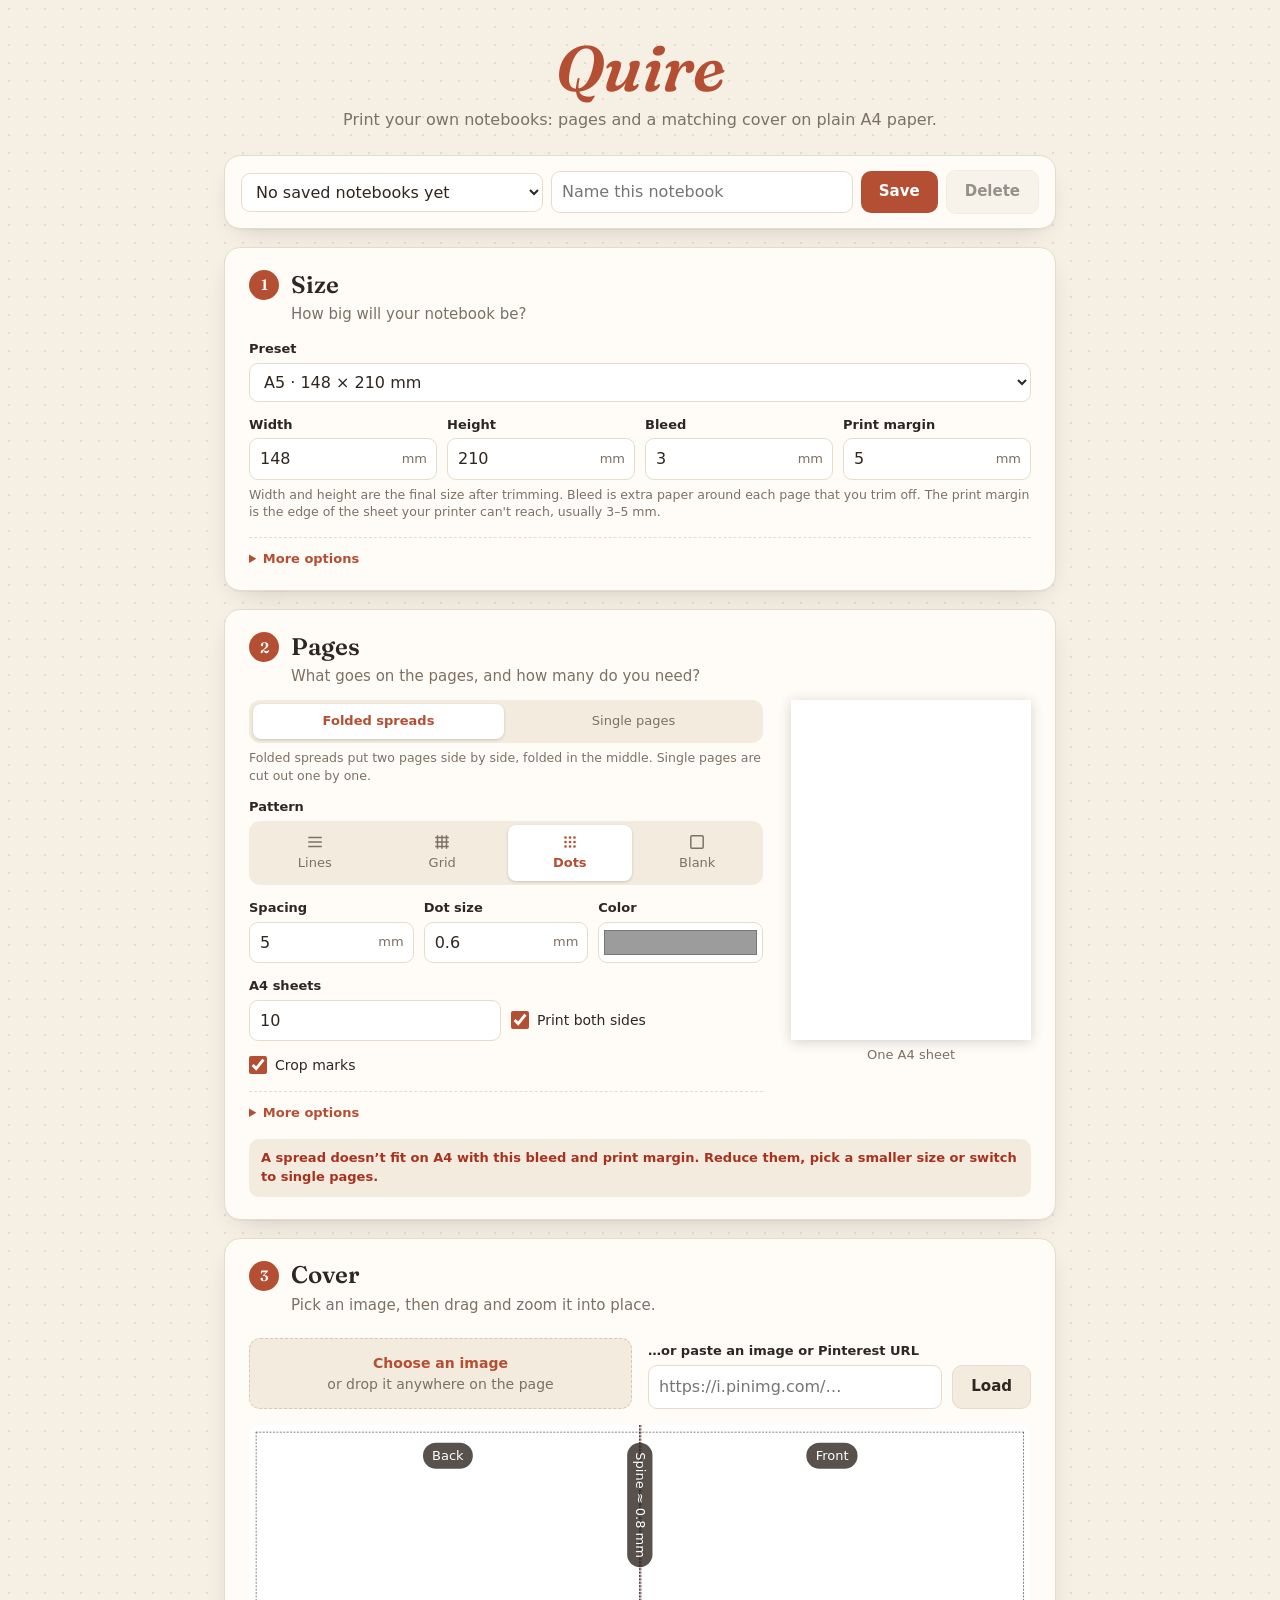
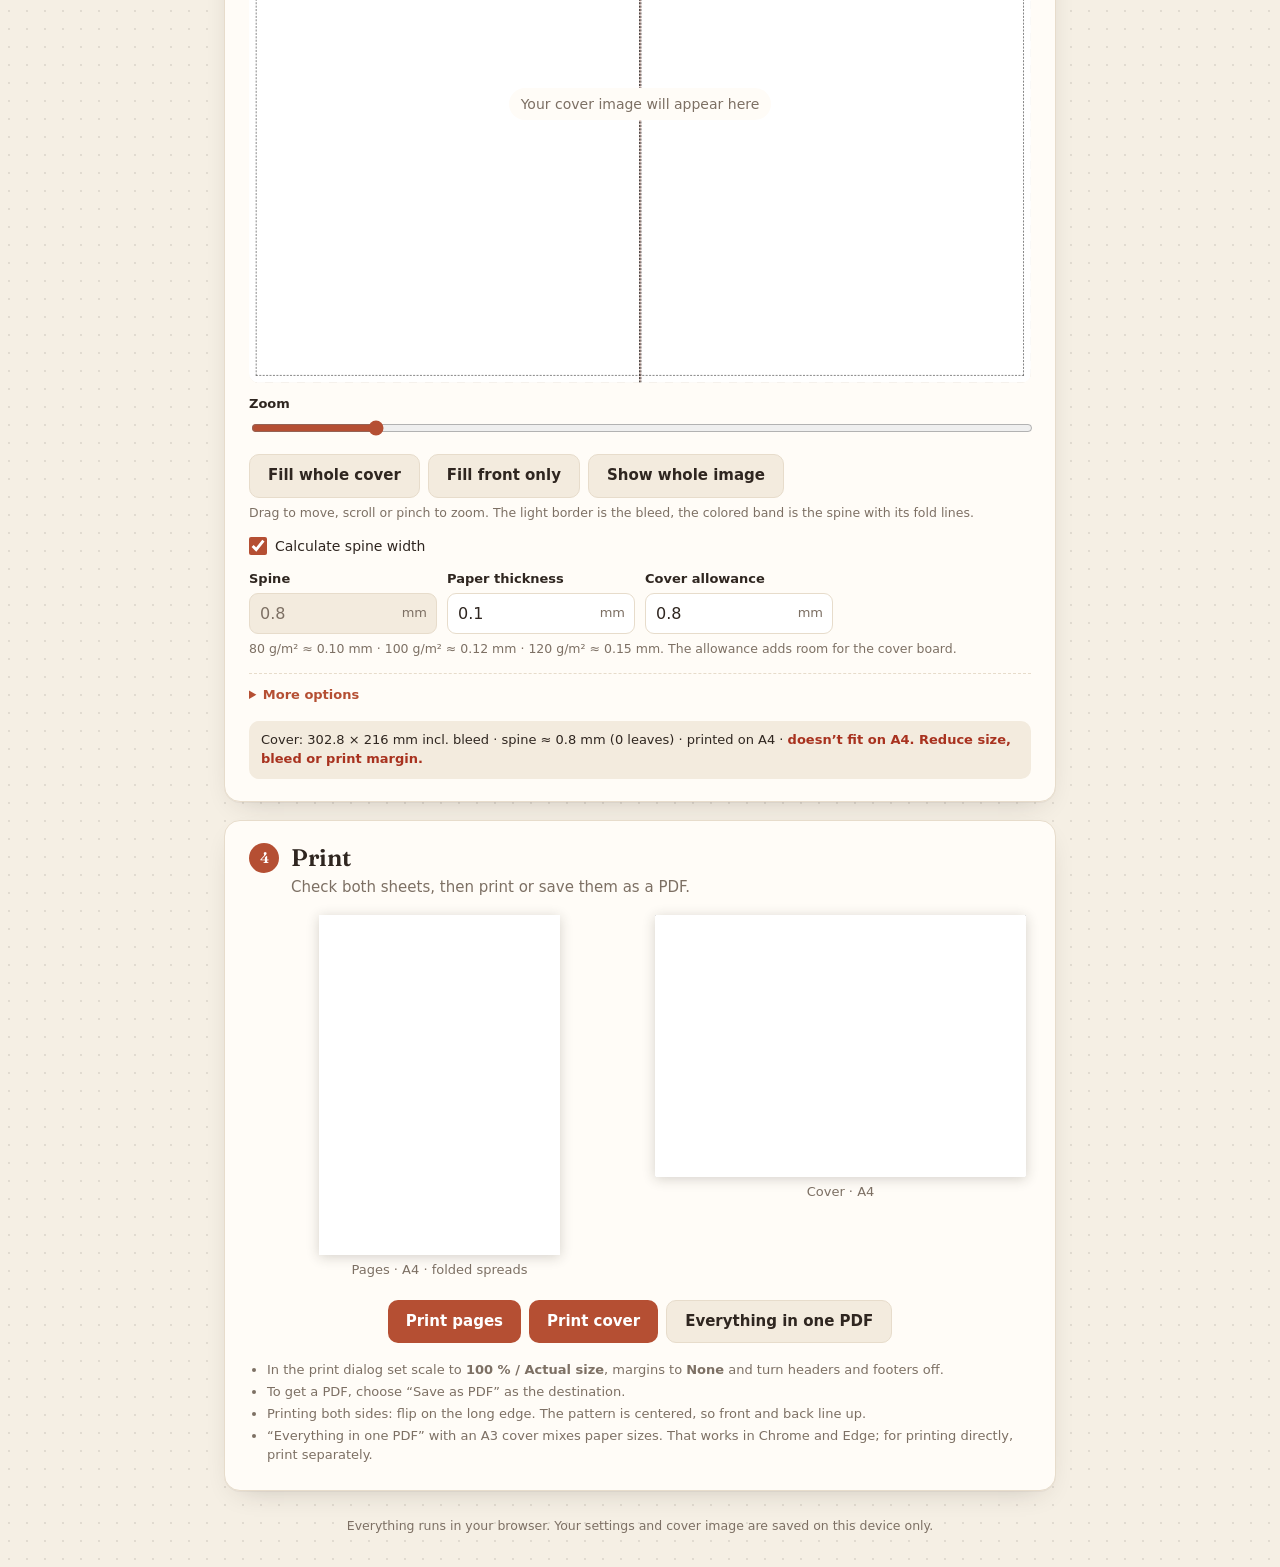
==== index.html @ f35064d5 "Added saved templates" ====
<!DOCTYPE html>
<html lang="en">
<head>
<meta charset="utf-8">
<meta name="viewport" content="width=device-width,initial-scale=1">
<title>Quire – print your own notebooks</title>
<meta name="description" content="Print notebook pages and a matching cover on plain A4 paper.">
<link rel="icon" href="logo.svg" type="image/svg+xml">
<link rel="stylesheet" href="style.css">
<style id="pagestyle"></style>
</head>
<body>
<header class="top">
  <h1>Quire</h1>
  <p>Print your own notebooks: pages and a matching cover on plain A4 paper.</p>
</header>

<main class="steps">
  <section class="panel bar">
    <select id="cfg" aria-label="Saved notebooks"></select>
    <input type="text" id="cfgName" placeholder="Name this notebook" aria-label="Notebook name">
    <button class="btn" id="cfgSave">Save</button>
    <button class="btn sec" id="cfgDel">Delete</button>
    <div class="msg" id="cfgMsg"></div>
  </section>

  <section class="panel">
    <h2><span class="num">1</span>Size</h2>
    <p class="sub">How big will your notebook be?</p>
    <div class="field">
      <label for="preset">Preset</label>
      <select id="preset">
        <option value="148x210">A5 · 148 × 210 mm</option>
        <option value="105x148">A6 · 105 × 148 mm</option>
        <option value="125x176">B6 · 125 × 176 mm</option>
        <option value="90x140">Pocket · 90 × 140 mm</option>
        <option value="85x135">Field notes · 85 × 135 mm</option>
        <option value="110x210">Traveler's · 110 × 210 mm</option>
        <option value="custom">Custom size</option>
      </select>
    </div>
    <div class="row4">
      <div class="field"><label for="w">Width</label><div class="inp"><input type="number" id="w" step="1" min="20"><span>mm</span></div></div>
      <div class="field"><label for="h">Height</label><div class="inp"><input type="number" id="h" step="1" min="20"><span>mm</span></div></div>
      <div class="field"><label for="bleed">Bleed</label><div class="inp"><input type="number" id="bleed" step="0.5" min="0"><span>mm</span></div></div>
      <div class="field"><label for="margin">Print margin</label><div class="inp"><input type="number" id="margin" step="0.5" min="0"><span>mm</span></div></div>
    </div>
    <p class="hint">Width and height are the final size after trimming. Bleed is extra paper around each page that you trim off. The print margin is the edge of the sheet your printer can't reach, usually 3–5 mm.</p>
    <details class="more">
      <summary>More options</summary>
      <div class="field narrow"><label for="gap">Gap between pages</label><div class="inp"><input type="number" id="gap" step="0.5" min="0"><span>mm</span></div></div>
      <p class="hint">Space between pages on the sheet. With bleed, 0 is fine.</p>
    </details>
  </section>

  <section class="panel">
    <h2><span class="num">2</span>Pages</h2>
    <p class="sub">What goes on the pages, and how many do you need?</p>
    <div class="split">
      <div>
        <div class="seg two" id="mode">
          <button data-v="fold">Folded spreads</button><button data-v="single">Single pages</button>
        </div>
        <p class="hint">Folded spreads put two pages side by side, folded in the middle. Single pages are cut out one by one.</p>
        <label class="lbl">Pattern</label>
        <div class="seg" id="pattern">
          <button data-v="lines"><svg viewBox="0 0 16 16"><path d="M2 4h12M2 8h12M2 12h12"/></svg>Lines</button>
          <button data-v="grid"><svg viewBox="0 0 16 16"><path d="M2 4h12M2 8h12M2 12h12M4 2v12M8 2v12M12 2v12"/></svg>Grid</button>
          <button data-v="dots"><svg viewBox="0 0 16 16"><path d="M4 4h.01M8 4h.01M12 4h.01M4 8h.01M8 8h.01M12 8h.01M4 12h.01M8 12h.01M12 12h.01" stroke-width="2.4" stroke-linecap="round"/></svg>Dots</button>
          <button data-v="blank"><svg viewBox="0 0 16 16"><rect x="2.5" y="2.5" width="11" height="11" rx="1"/></svg>Blank</button>
        </div>
        <div class="row3">
          <div class="field" id="f-spacing"><label for="spacing">Spacing</label><div class="inp"><input type="number" id="spacing" step="0.5" min="2"><span>mm</span></div></div>
          <div class="field" id="f-lw"><label for="lw">Line width</label><div class="inp"><input type="number" id="lw" step="0.05" min="0.05"><span>mm</span></div></div>
          <div class="field" id="f-dot"><label for="dot">Dot size</label><div class="inp"><input type="number" id="dot" step="0.1" min="0.2"><span>mm</span></div></div>
          <div class="field"><label for="color">Color</label><input type="color" id="color"></div>
        </div>
        <div class="row">
          <div class="field"><label for="sheets">A4 sheets</label><input type="number" id="sheets" step="1" min="1"></div>
          <label class="chk end"><input type="checkbox" id="duplex"> Print both sides</label>
        </div>
        <label class="chk"><input type="checkbox" id="marks"> Crop marks</label>
        <details class="more">
          <summary>More options</summary>
          <div class="field narrow"><label for="rand">Inner margin</label><div class="inp"><input type="number" id="rand" step="1" min="0"><span>mm</span></div></div>
          <p class="hint">A blank border inside each page. With 0 the pattern runs into the bleed.</p>
        </details>
      </div>
      <div class="pv"><div class="pvbox" id="pvPage"></div><span>One A4 sheet</span></div>
    </div>
    <div class="summary" id="innerInfo"></div>
  </section>

  <section class="panel">
    <h2><span class="num">3</span>Cover</h2>
    <p class="sub">Pick an image, then drag and zoom it into place.</p>
    <div class="row src">
      <label class="drop"><input type="file" id="file" accept="image/*"><b>Choose an image</b><br>or drop it anywhere on the page</label>
      <div class="field">
        <label for="url">…or paste an image or Pinterest URL</label>
        <div class="row url"><input type="text" id="url" placeholder="https://i.pinimg.com/…"><button class="btn sec" id="loadUrl">Load</button></div>
        <div class="msg" id="msg"></div>
      </div>
    </div>
    <div class="stage empty" id="stage"></div>
    <div class="tools">
      <label class="lbl" for="zoom">Zoom</label>
      <input type="range" id="zoom" min="10" max="600" step="1">
    </div>
    <div class="btns">
      <button class="btn sec" id="fitAll">Fill whole cover</button>
      <button class="btn sec" id="fitFront">Fill front only</button>
      <button class="btn sec" id="fitContain">Show whole image</button>
    </div>
    <p class="hint">Drag to move, scroll or pinch to zoom. The light border is the bleed, the colored band is the spine with its fold lines.</p>
    <label class="chk"><input type="checkbox" id="spineAuto"> Calculate spine width</label>
    <div class="row4">
      <div class="field"><label for="spine">Spine</label><div class="inp"><input type="number" id="spine" step="0.5" min="0"><span>mm</span></div></div>
      <div class="field" id="f-paperTh"><label for="paperTh">Paper thickness</label><div class="inp"><input type="number" id="paperTh" step="0.01" min="0"><span>mm</span></div></div>
      <div class="field" id="f-coverTh"><label for="coverTh">Cover allowance</label><div class="inp"><input type="number" id="coverTh" step="0.1" min="0"><span>mm</span></div></div>
    </div>
    <p class="hint" id="spineHint">80 g/m² ≈ 0.10 mm · 100 g/m² ≈ 0.12 mm · 120 g/m² ≈ 0.15 mm. The allowance adds room for the cover board.</p>
    <details class="more">
      <summary>More options</summary>
      <div class="row4">
        <div class="field"><label for="coverBg">Background</label><input type="color" id="coverBg"></div>
        <div class="field"><label for="coverPaper">Cover paper</label><select id="coverPaper"><option value="A4">A4</option><option value="A3">A3</option></select></div>
      </div>
      <p class="hint">The background shows wherever the image doesn't cover.</p>
    </details>
    <div class="summary" id="coverInfo"></div>
  </section>

  <section class="panel">
    <h2><span class="num">4</span>Print</h2>
    <p class="sub">Check both sheets, then print or save them as a PDF.</p>
    <div class="previews">
      <div class="pv"><div class="pvbox" id="pvInner"></div><span id="pvInnerLab"></span></div>
      <div class="pv"><div class="pvbox" id="pvCover"></div><span id="pvCoverLab"></span></div>
    </div>
    <div class="btns center">
      <button class="btn" id="printInner">Print pages</button>
      <button class="btn" id="printCover">Print cover</button>
      <button class="btn sec" id="printAll">Everything in one PDF</button>
    </div>
    <ul class="tips">
      <li>In the print dialog set scale to <b>100 % / Actual size</b>, margins to <b>None</b> and turn headers and footers off.</li>
      <li>To get a PDF, choose “Save as PDF” as the destination.</li>
      <li>Printing both sides: flip on the long edge. The pattern is centered, so front and back line up.</li>
      <li>“Everything in one PDF” with an A3 cover mixes paper sizes. That works in Chrome and Edge; for printing directly, print separately.</li>
    </ul>
  </section>
</main>

<footer class="foot">Everything runs in your browser. Your settings and cover image are saved on this device only.</footer>

<div id="print"></div>
<script src="app.js"></script>
</body>
</html>
---- style.css ----
@font-face { font-family: Fraunces; font-weight: 600; font-display: swap; src: url(fonts/fraunces-600.woff2) format("woff2") }
@font-face { font-family: Fraunces; font-weight: 600; font-style: italic; font-display: swap; src: url(fonts/fraunces-600-italic.woff2) format("woff2") }
:root {
  --bg: #f5efe4;
  --panel: #fffcf7;
  --ink: #2f2620;
  --mute: #7d7064;
  --line: #e7dccb;
  --soft: #f3ebde;
  --acc: #b54f33;
  --acc-soft: #f6dfd5;
  --warn: #a8321f;
  --serif: Fraunces, Georgia, serif;
}
* { box-sizing: border-box; min-width: 0 }
[hidden] { display: none !important }
body {
  margin: 0; color: var(--ink);
  background: var(--bg) radial-gradient(rgba(47, 38, 32, .1) 1px, transparent 1.3px) 0 0 / 18px 18px;
  font: 15px/1.45 system-ui, -apple-system, "Segoe UI", Roboto, sans-serif;
}

.top, .steps, .foot { max-width: 880px; margin: 0 auto; padding-left: 24px; padding-right: 24px }
.top { padding-top: 36px; padding-bottom: 12px; text-align: center }
h1 { font: italic 600 64px/1 var(--serif); color: var(--acc); margin: 0; letter-spacing: -.01em }
.top p { margin: 8px 0 0; color: var(--mute); font-size: 16px }
.steps { padding-top: 12px; padding-bottom: 8px }
.foot { padding-bottom: 32px; color: var(--mute); font-size: 12.5px; text-align: center }
@media (max-width: 640px) { .top, .steps, .foot { padding-left: 16px; padding-right: 16px } h1 { font-size: 52px } }

.panel {
  background: var(--panel); border: 1px solid var(--line); border-radius: 16px; padding: 22px 24px; margin-bottom: 18px;
  box-shadow: 0 1px 0 rgba(47, 38, 32, .04), 0 10px 28px -16px rgba(47, 38, 32, .3);
}
@media (max-width: 640px) { .panel { padding: 18px 16px } }
.bar { display: grid; grid-template-columns: 1fr 1fr auto auto; gap: 8px; align-items: center; padding: 14px 16px }
.bar .msg { grid-column: 1 / -1; margin: 0; color: var(--mute) }
.bar .msg.warn { color: var(--warn) }
.btn:disabled { opacity: .5; cursor: default; filter: none }
@media (max-width: 640px) { .bar { grid-template-columns: 1fr auto auto } .bar select { grid-column: 1 / -1 } }
.panel h2 { font: 600 24px/1.2 var(--serif); margin: 0; display: flex; align-items: center; gap: 12px }
.num { display: inline-grid; place-items: center; width: 30px; height: 30px; border-radius: 50%; background: var(--acc); color: #fff; font: 600 15px var(--serif) }
.sub { margin: 4px 0 6px 42px; color: var(--mute) }

.field label, .lbl { display: block; font-size: 13px; font-weight: 600; margin: 14px 0 4px }
.hint { font-size: 12.5px; color: var(--mute); margin: 6px 0 0; line-height: 1.4 }
.inp { position: relative }
.inp input { padding-right: 40px }
.inp span { position: absolute; right: 10px; top: 50%; transform: translateY(-50%); color: var(--mute); font-size: 13px; pointer-events: none }
input[type=number], input[type=text], select {
  width: 100%; font: inherit; font-size: 16px; padding: 8px 10px; border: 1px solid var(--line); border-radius: 9px; background: #fff; color: var(--ink);
}
input:focus, select:focus { outline: 3px solid var(--acc-soft); border-color: var(--acc) }
input:disabled { background: var(--soft); color: var(--mute) }
input[type=color] { width: 100%; height: 41px; border: 1px solid var(--line); border-radius: 9px; padding: 3px; background: #fff; cursor: pointer }
input[type=range] { width: 100%; accent-color: var(--acc) }
input[type=checkbox] { accent-color: var(--acc) }
.narrow { max-width: 200px }

.row { display: grid; grid-template-columns: 1fr 1fr; gap: 10px }
.row3 { display: grid; grid-template-columns: repeat(auto-fit, minmax(90px, 1fr)); gap: 10px }
.row4 { display: grid; grid-template-columns: repeat(4, 1fr); gap: 10px }
@media (max-width: 640px) { .row4 { grid-template-columns: 1fr 1fr } }
.row.url { grid-template-columns: 1fr auto }
.row.src { gap: 16px; align-items: end; margin: 12px 0 16px }
@media (max-width: 640px) { .row.src { grid-template-columns: 1fr } }

.split { display: grid; grid-template-columns: minmax(0, 1fr) 240px; gap: 28px; align-items: start; margin-top: 12px }
@media (max-width: 640px) { .split { grid-template-columns: 1fr } }

.seg { display: grid; grid-template-columns: repeat(4, 1fr); gap: 4px; background: var(--soft); padding: 4px; border-radius: 11px }
.seg.two { grid-template-columns: 1fr 1fr }
.seg button { border: 0; background: none; padding: 8px 2px; border-radius: 8px; font: inherit; font-size: 13px; cursor: pointer; color: var(--mute) }
.seg button svg { display: block; width: 18px; height: 18px; margin: 0 auto 3px; fill: none; stroke: currentColor; stroke-width: 1.3 }
.seg button:hover { color: var(--ink) }
.seg button.on { background: #fff; color: var(--acc); font-weight: 600; box-shadow: 0 1px 3px rgba(47, 38, 32, .2) }

.chk { display: flex; gap: 8px; align-items: center; font-size: 14px; margin-top: 14px; cursor: pointer }
.chk input { width: 18px; height: 18px; margin: 0 }
.chk.end { align-self: end; min-height: 41px; margin: 0 }

details.more { margin-top: 16px; border-top: 1px dashed var(--line); padding-top: 12px }
details.more summary { cursor: pointer; font-size: 13px; font-weight: 600; color: var(--acc) }

.drop { display: block; border: 1.5px dashed #d8c8b0; border-radius: 11px; padding: 14px; text-align: center; color: var(--mute); background: var(--soft); cursor: pointer; font-size: 14px }
.drop b { color: var(--acc) }
.drop:hover { border-color: var(--acc) }
.drop input { display: none }

.summary { font-size: 13px; background: var(--soft); border-radius: 10px; padding: 10px 12px; margin-top: 16px }
.summary:empty { display: none }
.warn { color: var(--warn); font-weight: 600 }
.msg { font-size: 13px; margin-top: 6px }
.msg:empty { display: none }

.btn { border: 0; background: var(--acc); color: #fff; font: inherit; font-weight: 600; padding: 10px 18px; border-radius: 10px; cursor: pointer; min-height: 42px }
.btn:hover { filter: brightness(1.1) }
.btn.sec { background: var(--soft); color: var(--ink); border: 1px solid var(--line) }
.btn.sec:hover { filter: none; border-color: #d3c3aa }
.btns { display: flex; flex-wrap: wrap; gap: 8px; margin-top: 12px }
.btns.center { justify-content: center; margin-top: 20px }
.tools .lbl { margin-top: 12px }

.stage { position: relative; background: repeating-conic-gradient(#e6ddd0 0 25%, #f8f3ec 0 50%) 0 0 / 16px 16px; border-radius: 10px; overflow: hidden; touch-action: none; cursor: grab; user-select: none }
.stage.empty { cursor: default }
.stage .ph { position: absolute; inset: 0; display: grid; place-items: center; color: var(--mute); font-size: 14px; text-align: center; padding: 20px; z-index: 2 }
.stage .ph span { background: var(--panel); padding: 6px 12px; border-radius: 99px }
.scaled { position: absolute; left: 0; top: 0; transform-origin: 0 0 }
.cov { position: relative; overflow: hidden }
.cov .bgc, .cov .cimg { position: absolute; left: 0; top: 0 }
.cimg { max-width: none; pointer-events: none }
.ov { position: absolute; pointer-events: none }
.trim { outline: 1px dashed rgba(0, 0, 0, .7); box-shadow: 0 0 0 999mm rgba(255, 255, 255, .55) }
.spine { border-left: 1px dashed #000; border-right: 1px dashed #000; background: rgba(181, 79, 51, .22) }
.lab { background: rgba(47, 38, 32, .8); color: #fff; border-radius: 99px; padding: .25em .7em; white-space: nowrap; transform: translateX(-50%) }
.lab.v { writing-mode: vertical-rl; transform: translate(-50%, 0); padding: .7em .25em }

.previews { display: grid; grid-template-columns: repeat(auto-fit, minmax(220px, 1fr)); gap: 20px; margin-top: 16px }
.pv { display: flex; flex-direction: column; align-items: center; gap: 6px }
.pvbox { position: relative; box-shadow: 0 2px 12px rgba(47, 38, 32, .2); background: #fff; overflow: hidden }
.pv span { font-size: 13px; color: var(--mute); text-align: center }
.tips { font-size: 13px; color: var(--mute); margin: 18px 0 0; padding-left: 18px }
.tips li { margin: 3px 0 }

/* print sheets */
.sheet { position: relative; overflow: hidden; background: #fff; -webkit-print-color-adjust: exact; print-color-adjust: exact }
.sheet .a { position: absolute }
.sheet svg { display: block }
#print { display: none }
@media print {
  html, body { background: #fff; margin: 0; padding: 0 }
  body > *:not(#print) { display: none !important }
  #print { display: block }
  .sheet { break-after: page }
  .sheet:last-child { break-after: auto }
}
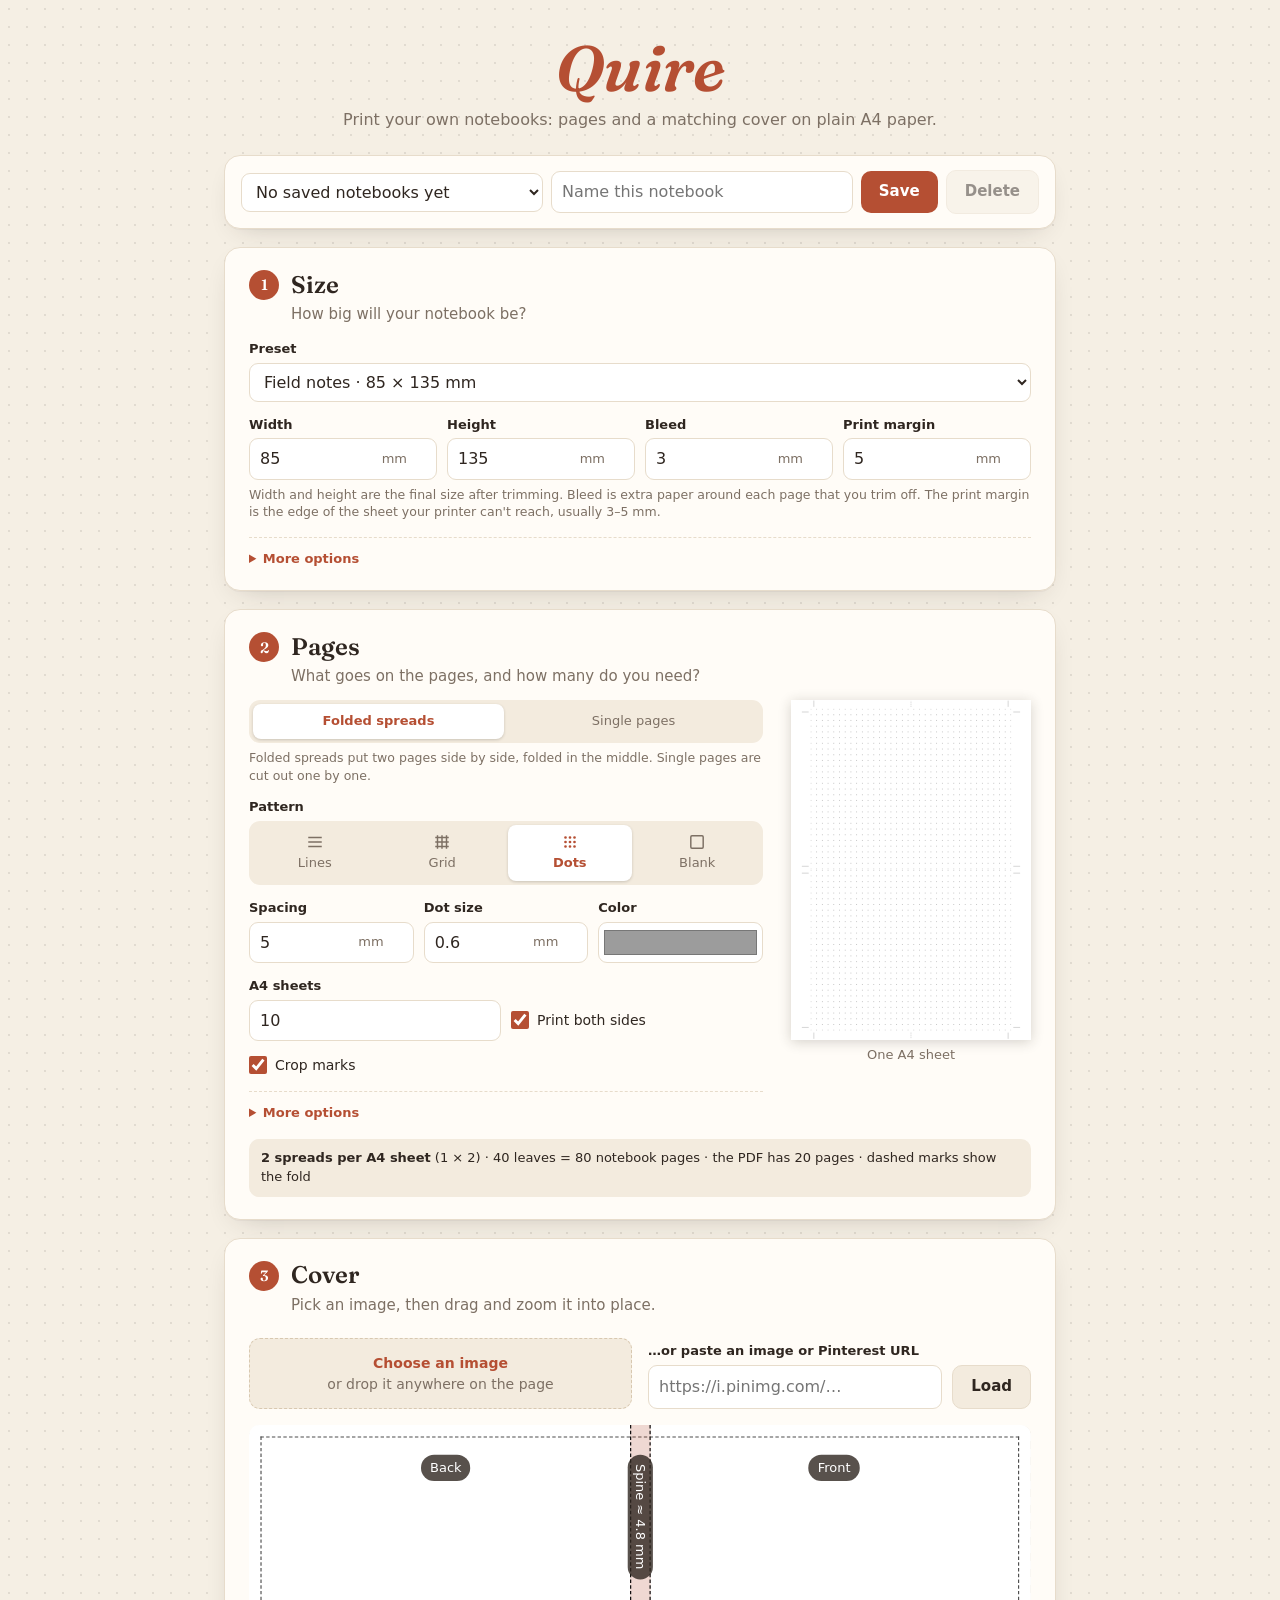
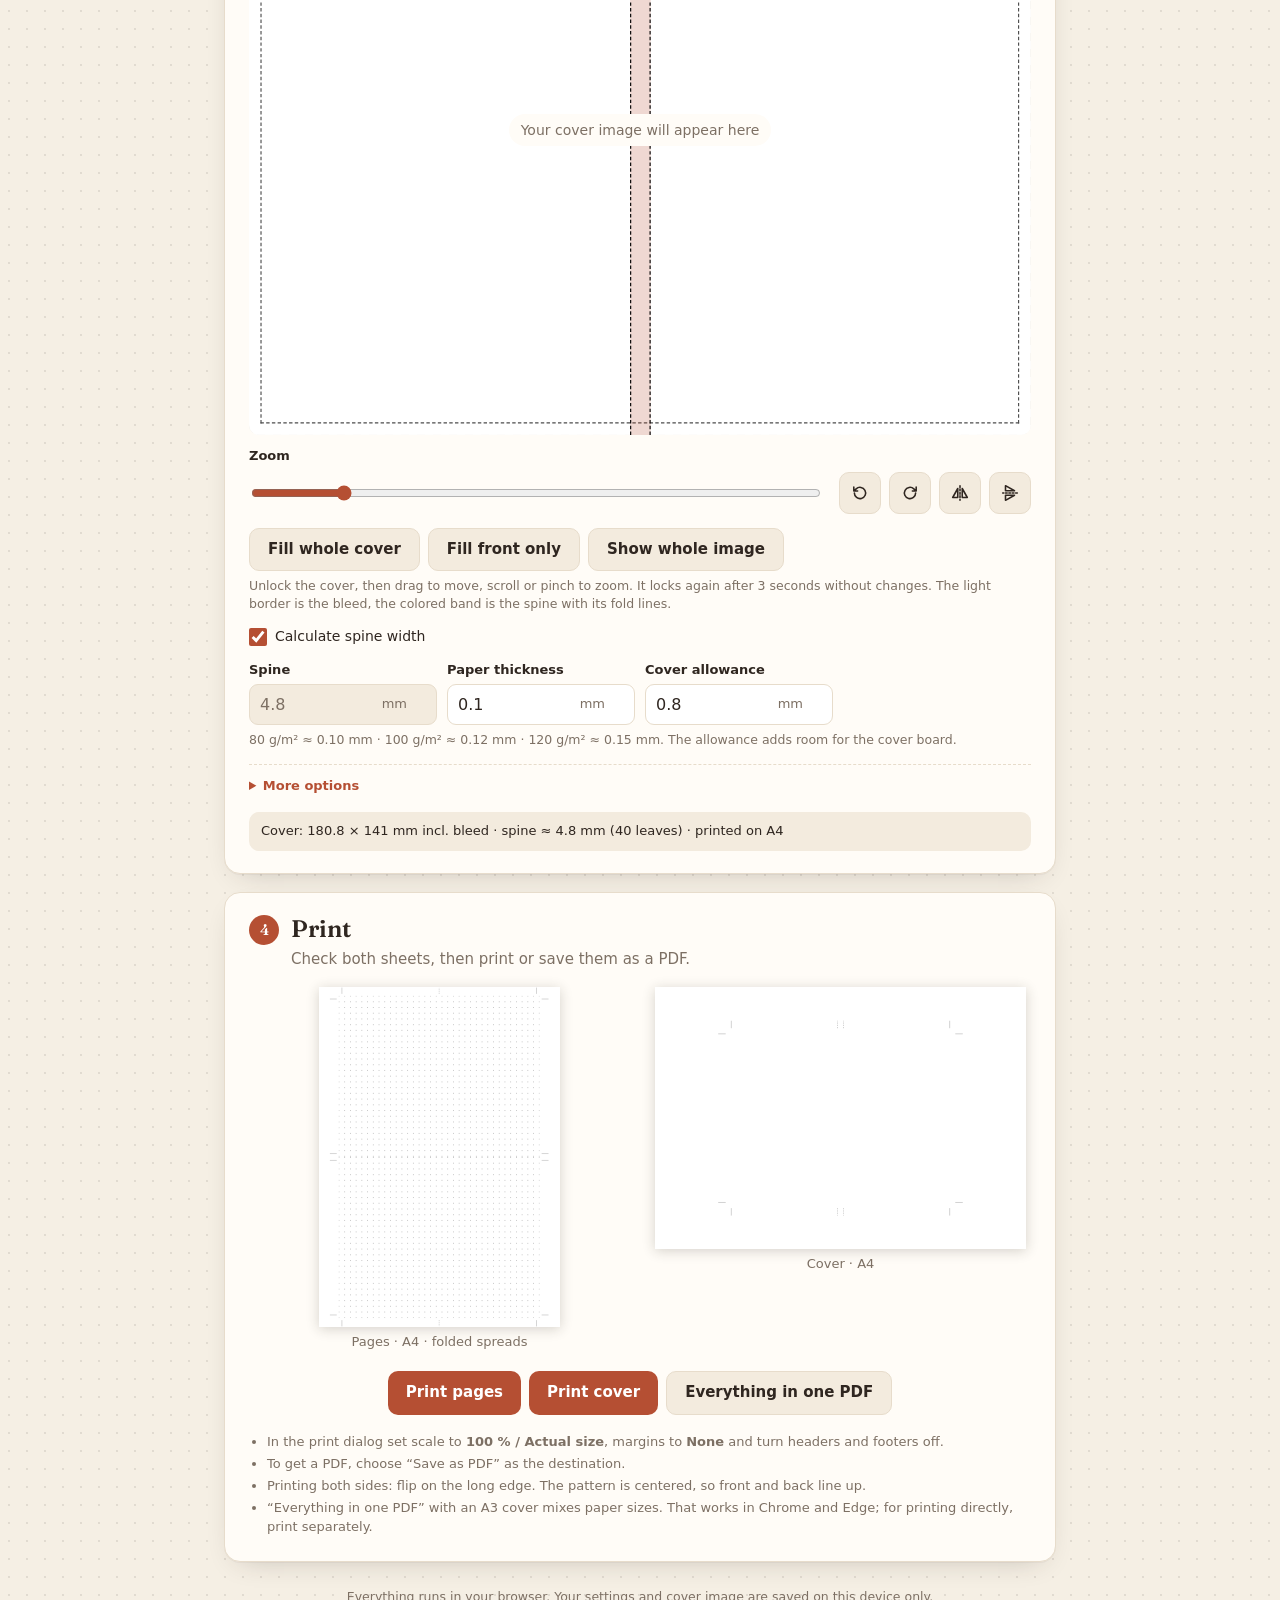
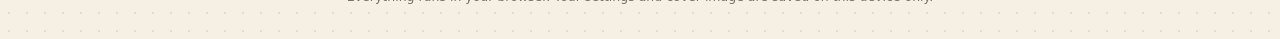
==== commit 3a4c8b6d: "Added image lock, cover and mirror" ====
--- a/index.html
+++ b/index.html
@@ -102,17 +102,26 @@
         <div class="msg" id="msg"></div>
       </div>
     </div>
-    <div class="stage empty" id="stage"></div>
+    <div class="stagebox">
+      <div class="stage empty" id="stage"></div>
+      <button class="lock" id="lock"><svg viewBox="0 0 16 16"><path d="M5 8V5a3 3 0 0 1 6 0v3"/><rect x="3" y="7.5" width="10" height="7" rx="1.8"/></svg><span>Unlock</span></button>
+    </div>
     <div class="tools">
       <label class="lbl" for="zoom">Zoom</label>
       <input type="range" id="zoom" min="10" max="600" step="1">
+      <div class="icons">
+        <button class="btn sec" id="rotL" title="Rotate left" aria-label="Rotate left"><svg viewBox="0 0 16 16"><path d="M3 8a5 5 0 1 0 1.6-3.7L2.5 6.2M2.5 2.8v3.4h3.4"/></svg></button>
+        <button class="btn sec" id="rotR" title="Rotate right" aria-label="Rotate right"><svg viewBox="0 0 16 16"><g transform="matrix(-1 0 0 1 16 0)"><path d="M3 8a5 5 0 1 0 1.6-3.7L2.5 6.2M2.5 2.8v3.4h3.4"/></g></svg></button>
+        <button class="btn sec" id="flipH" title="Mirror horizontally" aria-label="Mirror horizontally"><svg viewBox="0 0 16 16"><path d="M6 4v8H1.5zM10 4v8h4.5z"/><path d="M8 1.5v13" stroke-dasharray="1.5 1.5"/></svg></button>
+        <button class="btn sec" id="flipV" title="Mirror vertically" aria-label="Mirror vertically"><svg viewBox="0 0 16 16"><g transform="rotate(90 8 8)"><path d="M6 4v8H1.5zM10 4v8h4.5z"/><path d="M8 1.5v13" stroke-dasharray="1.5 1.5"/></g></svg></button>
+      </div>
     </div>
     <div class="btns">
       <button class="btn sec" id="fitAll">Fill whole cover</button>
       <button class="btn sec" id="fitFront">Fill front only</button>
       <button class="btn sec" id="fitContain">Show whole image</button>
     </div>
-    <p class="hint">Drag to move, scroll or pinch to zoom. The light border is the bleed, the colored band is the spine with its fold lines.</p>
+    <p class="hint">Unlock the cover, then drag to move, scroll or pinch to zoom. It locks again after 3 seconds without changes. The light border is the bleed, the colored band is the spine with its fold lines.</p>
     <label class="chk"><input type="checkbox" id="spineAuto"> Calculate spine width</label>
     <div class="row4">
       <div class="field"><label for="spine">Spine</label><div class="inp"><input type="number" id="spine" step="0.5" min="0"><span>mm</span></div></div>
--- a/style.css
+++ b/style.css
@@ -45,8 +45,8 @@
 .field label, .lbl { display: block; font-size: 13px; font-weight: 600; margin: 14px 0 4px }
 .hint { font-size: 12.5px; color: var(--mute); margin: 6px 0 0; line-height: 1.4 }
 .inp { position: relative }
-.inp input { padding-right: 40px }
-.inp span { position: absolute; right: 10px; top: 50%; transform: translateY(-50%); color: var(--mute); font-size: 13px; pointer-events: none }
+.inp input { padding-right: 58px }
+.inp span { position: absolute; right: 30px; top: 50%; transform: translateY(-50%); color: var(--mute); font-size: 13px; pointer-events: none }
 input[type=number], input[type=text], select {
   width: 100%; font: inherit; font-size: 16px; padding: 8px 10px; border: 1px solid var(--line); border-radius: 9px; background: #fff; color: var(--ink);
 }
@@ -99,10 +99,26 @@
 .btn.sec:hover { filter: none; border-color: #d3c3aa }
 .btns { display: flex; flex-wrap: wrap; gap: 8px; margin-top: 12px }
 .btns.center { justify-content: center; margin-top: 20px }
-.tools .lbl { margin-top: 12px }
+.tools { display: flex; flex-wrap: wrap; align-items: center; gap: 0 16px }
+.tools .lbl { margin-top: 12px; width: 100% }
+.tools input { flex: 1 1 200px; width: auto; min-height: 42px }
+.icons { display: flex; gap: 8px }
+.icons .btn { padding: 0 11px }
+.icons svg { display: block; width: 18px; height: 18px; fill: none; stroke: currentColor; stroke-width: 1.4; stroke-linecap: round; stroke-linejoin: round }
 
-.stage { position: relative; background: repeating-conic-gradient(#e6ddd0 0 25%, #f8f3ec 0 50%) 0 0 / 16px 16px; border-radius: 10px; overflow: hidden; touch-action: none; cursor: grab; user-select: none }
-.stage.empty { cursor: default }
+.stage { position: relative; background: repeating-conic-gradient(#e6ddd0 0 25%, #f8f3ec 0 50%) 0 0 / 16px 16px; border-radius: 10px; overflow: hidden; user-select: none }
+.stage.unlocked { touch-action: none; cursor: grab }
+.stagebox { position: relative }
+.lock { position: absolute; top: 20px; right: 20px; display: flex; align-items: center; gap: 6px; border: 0; border-radius: 9px; background: #fff; color: var(--acc); box-shadow: 0 1px 2px rgba(47, 38, 32, .2), 0 4px 14px rgba(47, 38, 32, .18); font: inherit; font-size: 13px; font-weight: 600; padding: 8px 12px 8px 10px; cursor: pointer; transition: background .15s, color .15s }
+.lock:hover { background: var(--acc-soft) }
+.lock svg { width: 16px; height: 16px; fill: none; stroke: currentColor; stroke-width: 1.6; stroke-linecap: round }
+.lock rect { fill: currentColor; stroke: none }
+.lock path { transform-origin: 11px 8px; transition: transform .15s }
+@media (max-width: 640px) { .lock { top: auto; bottom: 12px; right: 12px } }
+.stage.empty + .lock { display: none }
+.stage.unlocked + .lock { background: var(--acc); color: #fff }
+.stage.unlocked + .lock:hover { filter: brightness(1.1) }
+.stage.unlocked + .lock path { transform: rotate(28deg) }
 .stage .ph { position: absolute; inset: 0; display: grid; place-items: center; color: var(--mute); font-size: 14px; text-align: center; padding: 20px; z-index: 2 }
 .stage .ph span { background: var(--panel); padding: 6px 12px; border-radius: 99px }
 .scaled { position: absolute; left: 0; top: 0; transform-origin: 0 0 }
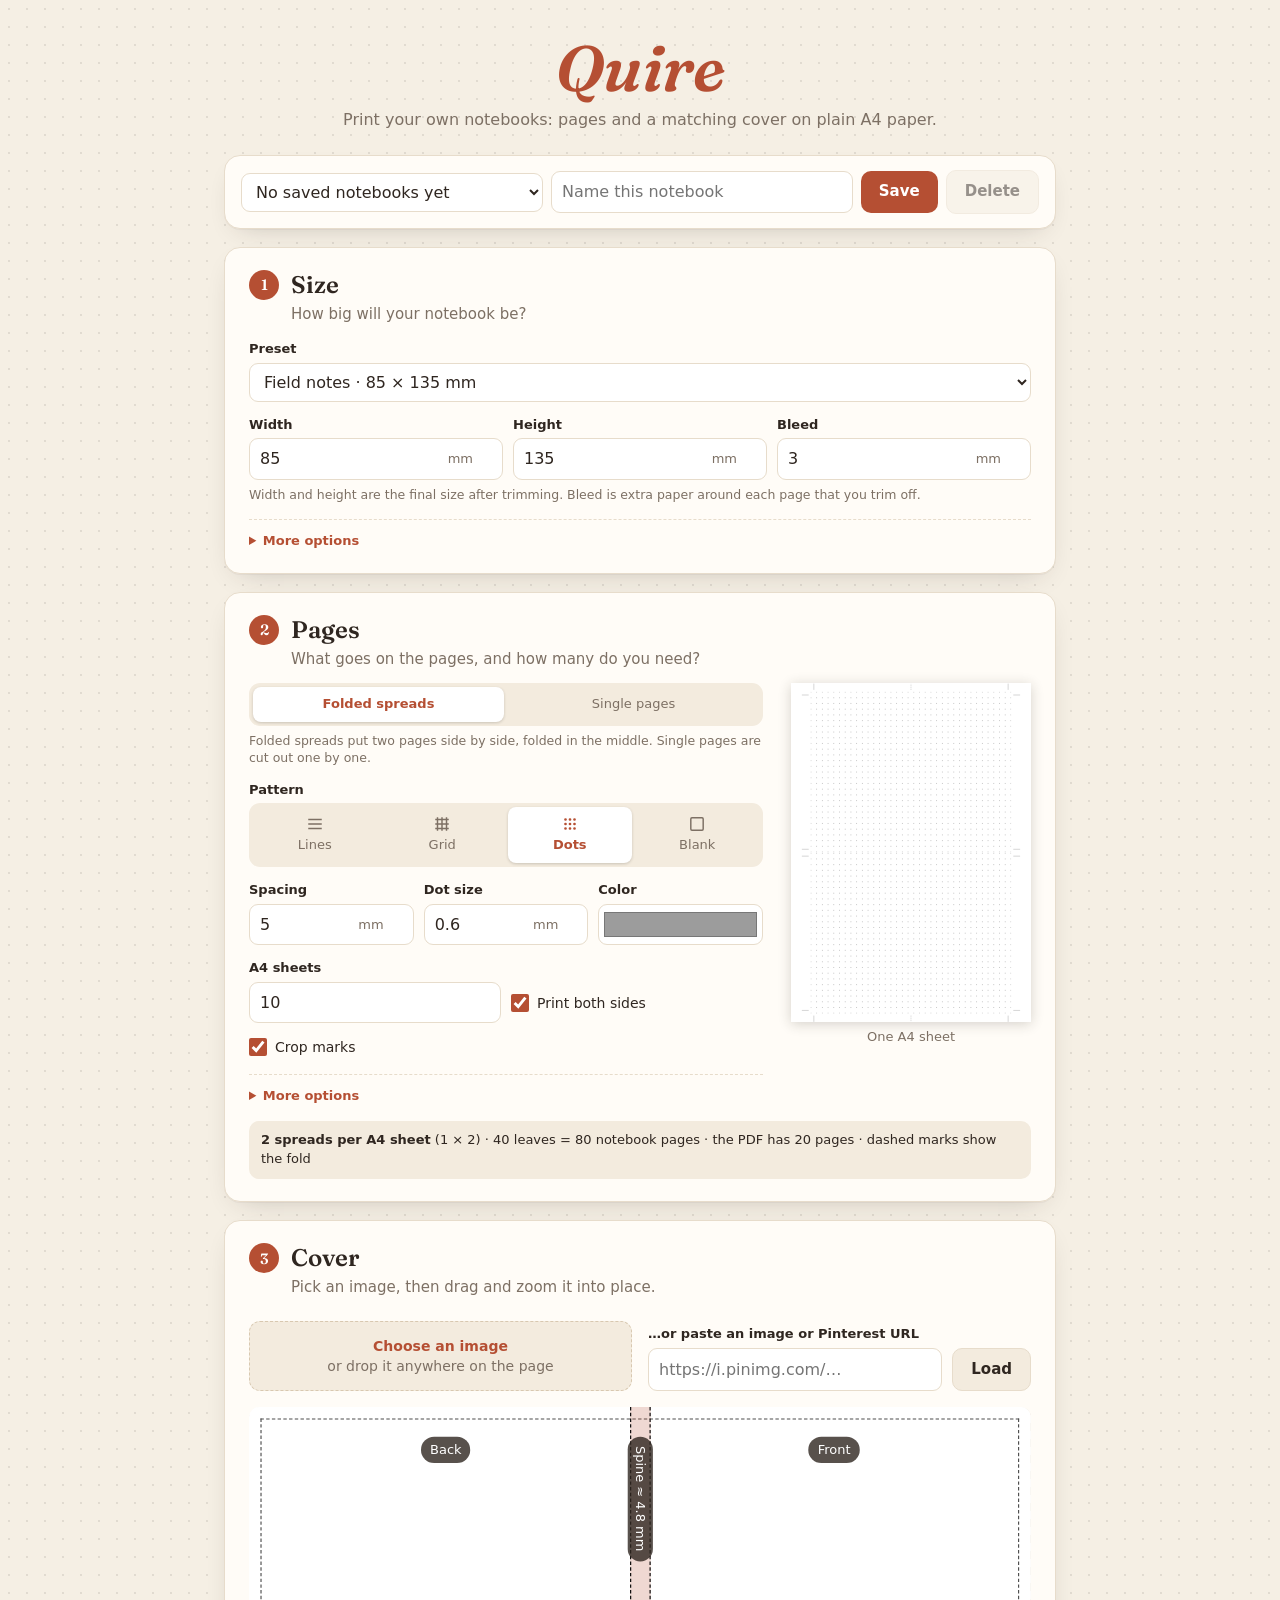
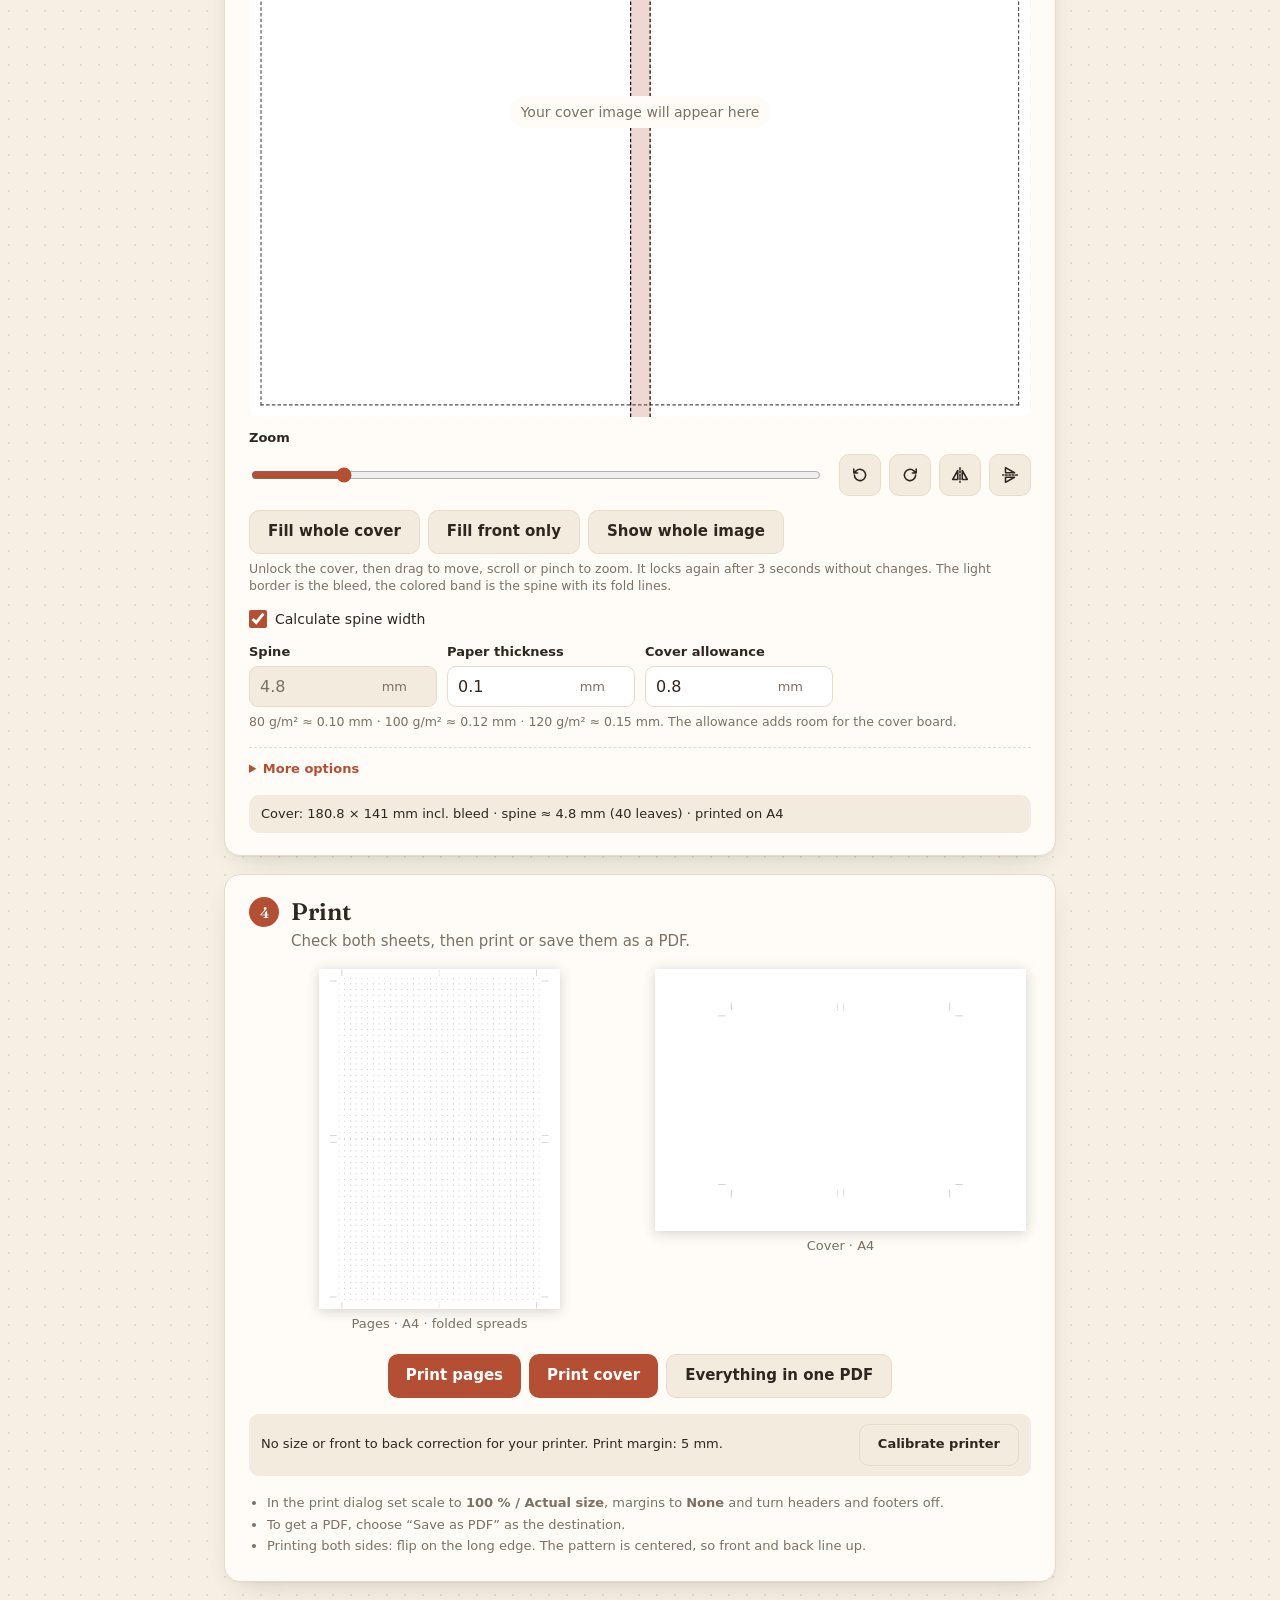
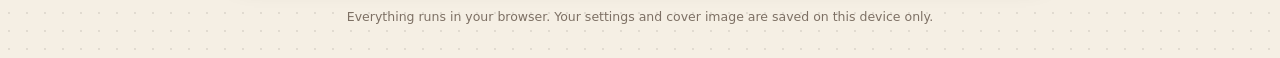
==== commit 2acf0c7c: "Added printer calibration" ====
--- a/index.html
+++ b/index.html
@@ -7,7 +7,6 @@
 <meta name="description" content="Print notebook pages and a matching cover on plain A4 paper.">
 <link rel="icon" href="logo.svg" type="image/svg+xml">
 <link rel="stylesheet" href="style.css">
-<style id="pagestyle"></style>
 </head>
 <body>
 <header class="top">
@@ -30,22 +29,19 @@
     <div class="field">
       <label for="preset">Preset</label>
       <select id="preset">
-        <option value="148x210">A5 · 148 × 210 mm</option>
         <option value="105x148">A6 · 105 × 148 mm</option>
         <option value="125x176">B6 · 125 × 176 mm</option>
         <option value="90x140">Pocket · 90 × 140 mm</option>
         <option value="85x135">Field notes · 85 × 135 mm</option>
-        <option value="110x210">Traveler's · 110 × 210 mm</option>
         <option value="custom">Custom size</option>
       </select>
     </div>
-    <div class="row4">
+    <div class="row3">
       <div class="field"><label for="w">Width</label><div class="inp"><input type="number" id="w" step="1" min="20"><span>mm</span></div></div>
       <div class="field"><label for="h">Height</label><div class="inp"><input type="number" id="h" step="1" min="20"><span>mm</span></div></div>
       <div class="field"><label for="bleed">Bleed</label><div class="inp"><input type="number" id="bleed" step="0.5" min="0"><span>mm</span></div></div>
-      <div class="field"><label for="margin">Print margin</label><div class="inp"><input type="number" id="margin" step="0.5" min="0"><span>mm</span></div></div>
-    </div>
-    <p class="hint">Width and height are the final size after trimming. Bleed is extra paper around each page that you trim off. The print margin is the edge of the sheet your printer can't reach, usually 3–5 mm.</p>
+    </div>
+    <p class="hint">Width and height are the final size after trimming. Bleed is extra paper around each page that you trim off.</p>
     <details class="more">
       <summary>More options</summary>
       <div class="field narrow"><label for="gap">Gap between pages</label><div class="inp"><input type="number" id="gap" step="0.5" min="0"><span>mm</span></div></div>
@@ -131,10 +127,7 @@
     <p class="hint" id="spineHint">80 g/m² ≈ 0.10 mm · 100 g/m² ≈ 0.12 mm · 120 g/m² ≈ 0.15 mm. The allowance adds room for the cover board.</p>
     <details class="more">
       <summary>More options</summary>
-      <div class="row4">
-        <div class="field"><label for="coverBg">Background</label><input type="color" id="coverBg"></div>
-        <div class="field"><label for="coverPaper">Cover paper</label><select id="coverPaper"><option value="A4">A4</option><option value="A3">A3</option></select></div>
-      </div>
+      <div class="field narrow"><label for="coverBg">Background</label><input type="color" id="coverBg"></div>
       <p class="hint">The background shows wherever the image doesn't cover.</p>
     </details>
     <div class="summary" id="coverInfo"></div>
@@ -145,25 +138,72 @@
     <p class="sub">Check both sheets, then print or save them as a PDF.</p>
     <div class="previews">
       <div class="pv"><div class="pvbox" id="pvInner"></div><span id="pvInnerLab"></span></div>
-      <div class="pv"><div class="pvbox" id="pvCover"></div><span id="pvCoverLab"></span></div>
+      <div class="pv"><div class="pvbox" id="pvCover"></div><span>Cover · A4</span></div>
     </div>
     <div class="btns center">
       <button class="btn" id="printInner">Print pages</button>
       <button class="btn" id="printCover">Print cover</button>
       <button class="btn sec" id="printAll">Everything in one PDF</button>
     </div>
+    <div class="summary calbar"><span id="calInfo"></span><button class="btn sec" id="calOpen">Calibrate printer</button></div>
     <ul class="tips">
       <li>In the print dialog set scale to <b>100 % / Actual size</b>, margins to <b>None</b> and turn headers and footers off.</li>
       <li>To get a PDF, choose “Save as PDF” as the destination.</li>
       <li>Printing both sides: flip on the long edge. The pattern is centered, so front and back line up.</li>
-      <li>“Everything in one PDF” with an A3 cover mixes paper sizes. That works in Chrome and Edge; for printing directly, print separately.</li>
     </ul>
   </section>
 </main>
 
 <footer class="foot">Everything runs in your browser. Your settings and cover image are saved on this device only.</footer>
 
+<dialog class="panel cal" id="cal" closedby="any" aria-labelledby="calTitle">
+  <form class="top-x" method="dialog"><button class="x" aria-label="Close">×</button></form>
+  <h2 id="calTitle">Calibrate your printer</h2>
+  <p>Printers are often slightly off: lines come out a bit too long, the edges stay blank, or the back doesn't line up with the front. Print one test sheet, read five numbers from it and Quire corrects your prints. You only need to do this once per printer. The values are saved on this device and apply to all notebooks.</p>
+  <button class="btn" id="printTest">Print test sheet</button>
+  <p class="hint">Print it like your notebooks: plain A4, scale <b>100 % / Actual size</b>, margins <b>None</b>, no headers and footers, both sides, flipped on the long edge. Not “Fit to page” and not borderless. The arrows on front and back must point the same way. The numbers below match the ones on the sheet.</p>
+
+  <div class="step">
+    <h3><span class="num">1</span>Size</h3>
+    <div class="art wide" id="art1" aria-hidden="true"></div>
+    <p>Measure the long horizontal and the long vertical line with a ruler, from the middle of one end tick to the middle of the other. Using the same edge of both ticks is easiest: left edge to left edge, top edge to top edge. Both lines should be 160 mm. Enter what you measure, as exactly as you can.</p>
+    <div class="row">
+      <div class="field"><label for="calW">Width line</label><div class="inp"><input type="number" id="calW" step="0.1" min="0"><span>mm</span></div></div>
+      <div class="field"><label for="calH">Height line</label><div class="inp"><input type="number" id="calH" step="0.1" min="0"><span>mm</span></div></div>
+    </div>
+    <p class="hint warn" id="calWarn" hidden>A value that is more than 1.5 % off isn't corrected. The print dialog probably scaled the sheet: print it again at 100 %.</p>
+  </div>
+
+  <div class="step">
+    <h3><span class="num">2</span>Edges</h3>
+    <div class="art wide" id="art2" aria-hidden="true"></div>
+    <p>Each edge has a row of numbered lines, and the ones your printer can't reach are missing. On all four edges of both pages, find the smallest number whose line is printed. Enter the largest of these eight numbers. In the picture, that edge reads 3.5.</p>
+    <div class="field narrow"><label for="margin">Print margin</label><div class="inp"><input type="number" id="margin" step="0.5" min="0"><span>mm</span></div></div>
+    <p class="hint">Use the printed number, not the distance to the paper edge. If the two differ, the paper isn't where the printer expects it. On double-sided prints that pushes front and back apart, which step 3 corrects, but it costs usable space. If it's more than about 2 mm, first check the paper guides and that the paper size is set to A4, then print the sheet again.</p>
+  </div>
+
+  <div class="step">
+    <h3><span class="num">3</span>Front and back</h3>
+    <div class="art" id="art3" aria-hidden="true"></div>
+    <p>Hold the sheet against the light with the front facing you. The red lines from the back show through. Read where they cross the two scales in the middle of the sheet, including the sign. The picture reads +1.5 across and −1 down. Quire moves front and back by half of it each, so they meet.</p>
+    <div class="row">
+      <div class="field"><label for="backX">Across (top scale)</label><div class="inp"><input type="number" id="backX" step="0.5"><span>mm</span></div></div>
+      <div class="field"><label for="backY">Down (left scale)</label><div class="inp"><input type="number" id="backY" step="0.5"><span>mm</span></div></div>
+    </div>
+    <p class="hint">If the two skew checks show clearly different values, the paper goes in crooked, which Quire can't correct. The offset also varies a little from sheet to sheet, so it helps to print a few and enter the average.</p>
+  </div>
+
+  <div class="step">
+    <h3>Check the result</h3>
+    <p>Print the sheet again, now with your correction. The lines should be 160 mm and the red lines should cross at 0. Don't enter values from this sheet: only the uncorrected one counts.</p>
+    <div class="btns"><button class="btn sec" id="printCheck">Print with correction</button><form method="dialog"><button class="btn">Done</button></form></div>
+  </div>
+</dialog>
+
 <div id="print"></div>
+<script src="state.js"></script>
+<script src="calibration.js"></script>
+<script src="sheets.js"></script>
 <script src="app.js"></script>
 </body>
 </html>
--- a/style.css
+++ b/style.css
@@ -138,11 +138,27 @@
 .tips { font-size: 13px; color: var(--mute); margin: 18px 0 0; padding-left: 18px }
 .tips li { margin: 3px 0 }
 
+.calbar { display: flex; flex-wrap: wrap; align-items: center; gap: 10px 16px }
+.calbar span { flex: 1 1 260px }
+.cal { width: min(680px, calc(100vw - 24px)); max-height: calc(100dvh - 24px); margin: auto; color: inherit; overscroll-behavior: contain }
+.cal::backdrop { background: rgba(47, 38, 32, .5) }
+.cal h2 { padding-right: 30px }
+.cal h3 { font: 600 19px/1.2 var(--serif); margin: 0 0 10px; display: flex; align-items: center; gap: 10px }
+.cal p:not(.hint) { margin: 10px 0 }
+.cal .top-x { position: sticky; top: 0; height: 0; z-index: 1; text-align: right }
+.cal .x { margin: -14px -14px 0 0; width: 34px; height: 34px; border: 0; border-radius: 50%; background: #fff; box-shadow: 0 1px 2px rgba(47, 38, 32, .2), 0 4px 14px rgba(47, 38, 32, .18); color: var(--mute); font-size: 22px; line-height: 1; cursor: pointer }
+.cal .x:hover { background: var(--soft) }
+.cal .step { border-top: 1px dashed var(--line); margin-top: 20px; padding-top: 18px }
+.cal .art { width: 260px; max-width: 100%; background: #fff; border: 1px solid var(--line); border-radius: 10px; overflow: hidden }
+.cal .art.wide { width: 100% }
+.cal .art svg { display: block; height: auto }
+
 /* print sheets */
 .sheet { position: relative; overflow: hidden; background: #fff; -webkit-print-color-adjust: exact; print-color-adjust: exact }
 .sheet .a { position: absolute }
 .sheet svg { display: block }
 #print { display: none }
+@page { size: 210mm 297mm; margin: 0 }
 @media print {
   html, body { background: #fff; margin: 0; padding: 0 }
   body > *:not(#print) { display: none !important }
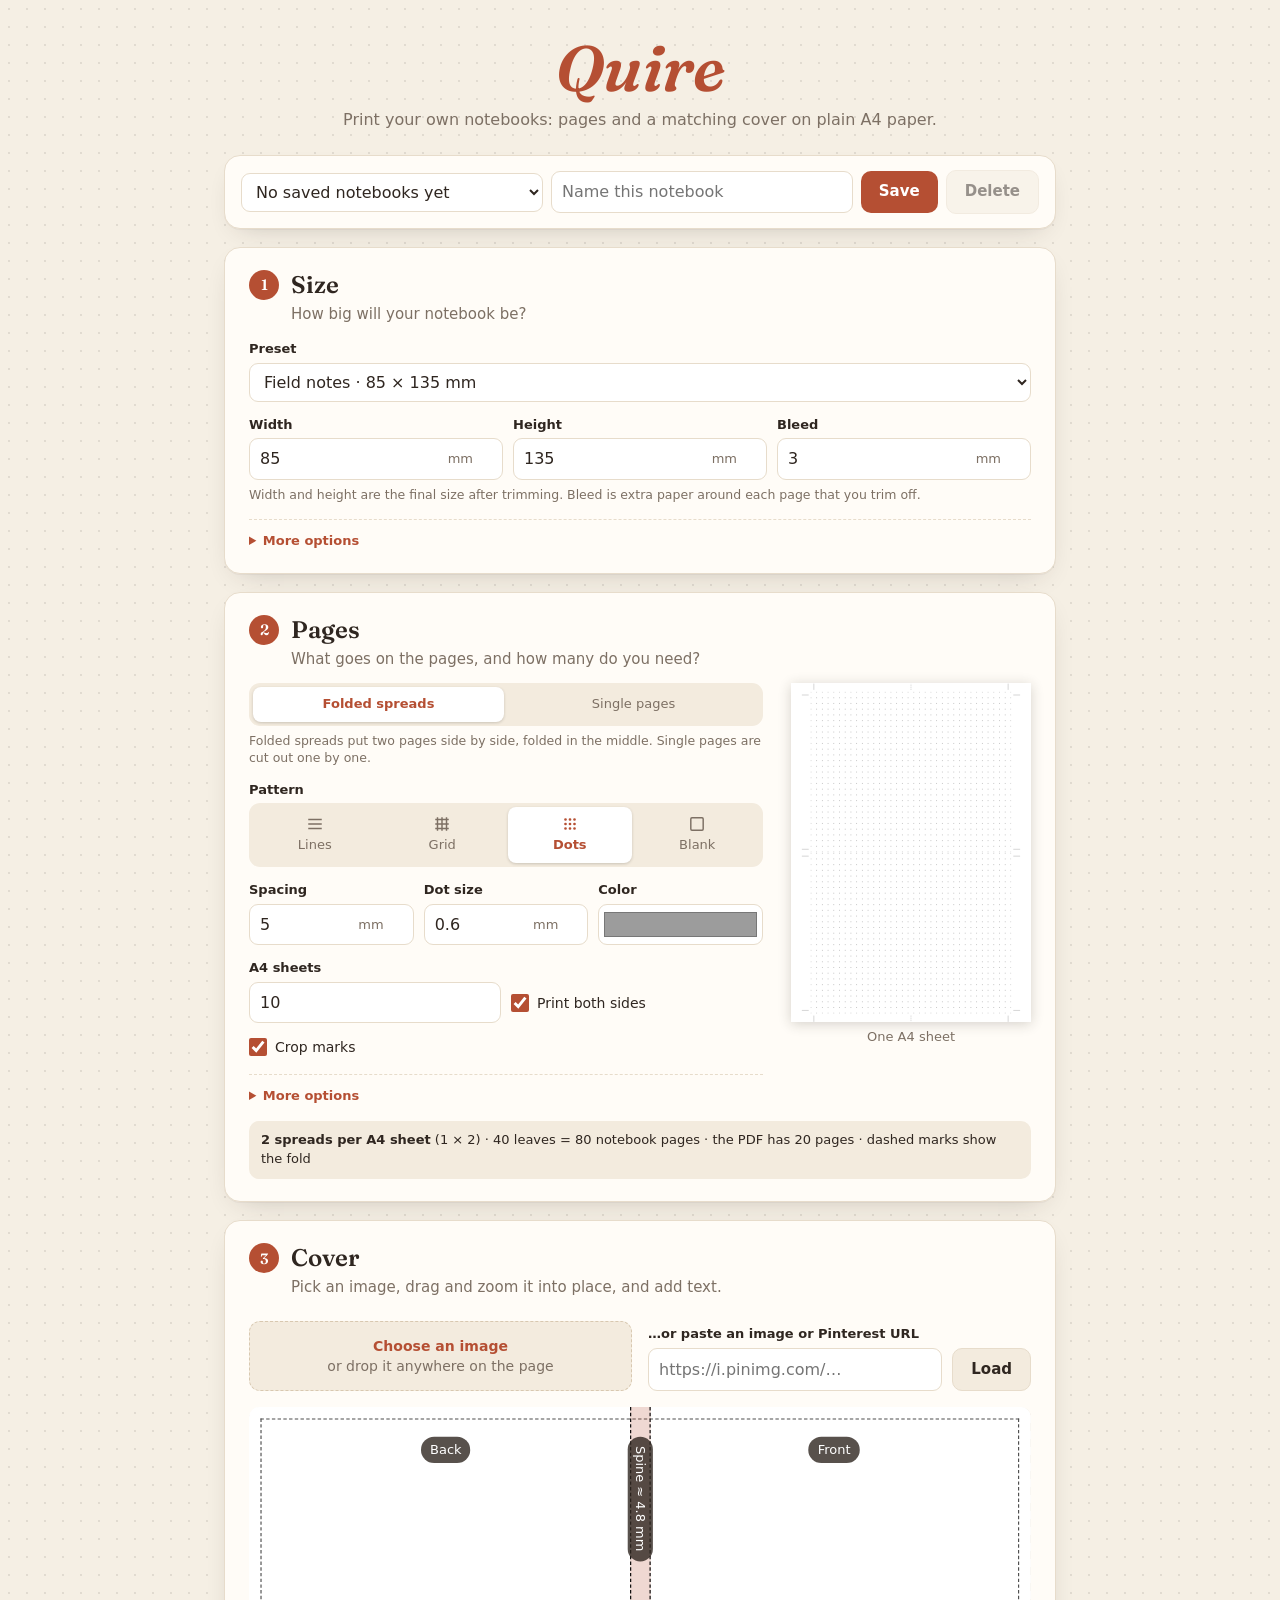
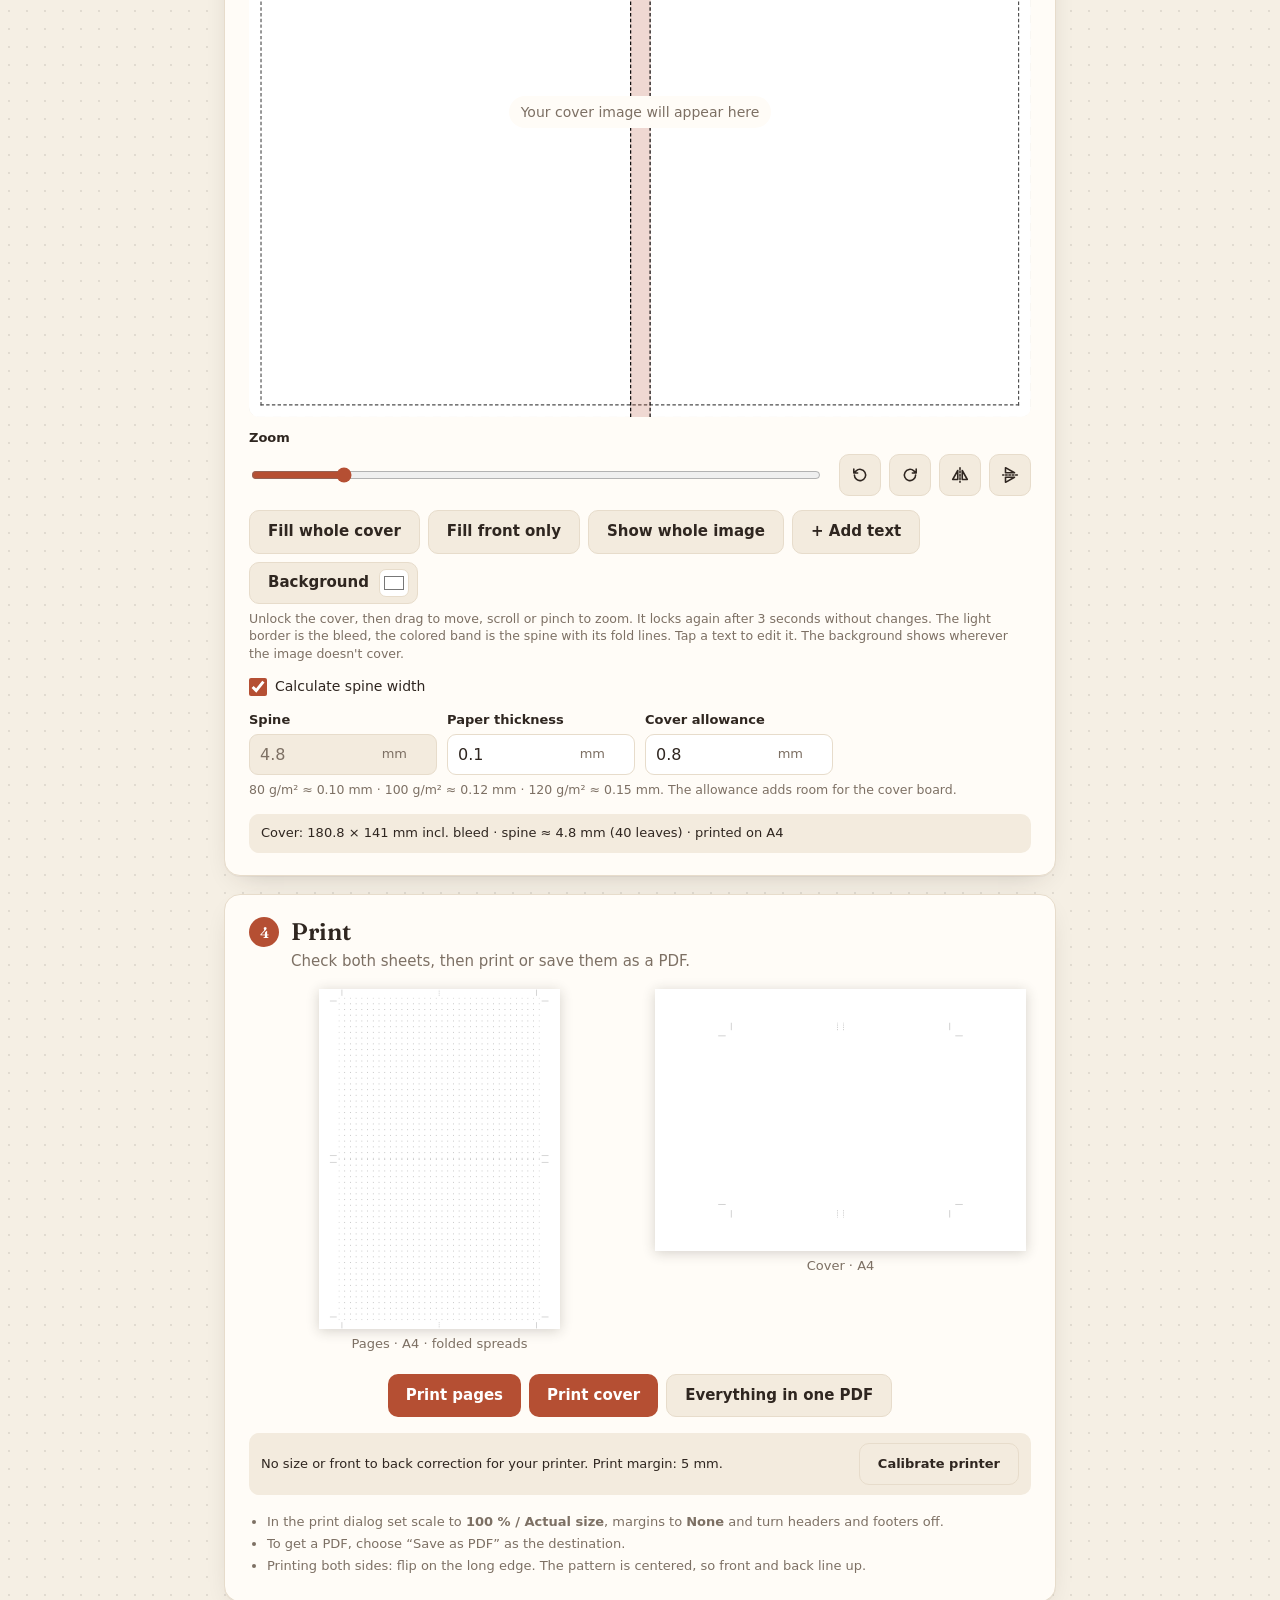
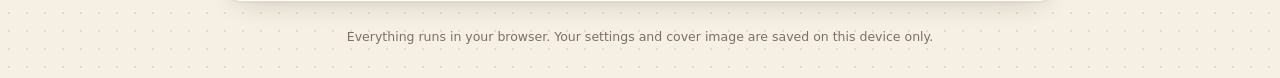
==== commit 4d75aea9: "Added cover text editor" ====
--- a/index.html
+++ b/index.html
@@ -89,7 +89,7 @@
 
   <section class="panel">
     <h2><span class="num">3</span>Cover</h2>
-    <p class="sub">Pick an image, then drag and zoom it into place.</p>
+    <p class="sub">Pick an image, drag and zoom it into place, and add text.</p>
     <div class="row src">
       <label class="drop"><input type="file" id="file" accept="image/*"><b>Choose an image</b><br>or drop it anywhere on the page</label>
       <div class="field">
@@ -98,26 +98,58 @@
         <div class="msg" id="msg"></div>
       </div>
     </div>
-    <div class="stagebox">
+    <div class="stagebox" id="stagebox">
       <div class="stage empty" id="stage"></div>
       <button class="lock" id="lock"><svg viewBox="0 0 16 16"><path d="M5 8V5a3 3 0 0 1 6 0v3"/><rect x="3" y="7.5" width="10" height="7" rx="1.8"/></svg><span>Unlock</span></button>
     </div>
-    <div class="tools">
-      <label class="lbl" for="zoom">Zoom</label>
-      <input type="range" id="zoom" min="10" max="600" step="1">
-      <div class="icons">
-        <button class="btn sec" id="rotL" title="Rotate left" aria-label="Rotate left"><svg viewBox="0 0 16 16"><path d="M3 8a5 5 0 1 0 1.6-3.7L2.5 6.2M2.5 2.8v3.4h3.4"/></svg></button>
-        <button class="btn sec" id="rotR" title="Rotate right" aria-label="Rotate right"><svg viewBox="0 0 16 16"><g transform="matrix(-1 0 0 1 16 0)"><path d="M3 8a5 5 0 1 0 1.6-3.7L2.5 6.2M2.5 2.8v3.4h3.4"/></g></svg></button>
-        <button class="btn sec" id="flipH" title="Mirror horizontally" aria-label="Mirror horizontally"><svg viewBox="0 0 16 16"><path d="M6 4v8H1.5zM10 4v8h4.5z"/><path d="M8 1.5v13" stroke-dasharray="1.5 1.5"/></svg></button>
-        <button class="btn sec" id="flipV" title="Mirror vertically" aria-label="Mirror vertically"><svg viewBox="0 0 16 16"><g transform="rotate(90 8 8)"><path d="M6 4v8H1.5zM10 4v8h4.5z"/><path d="M8 1.5v13" stroke-dasharray="1.5 1.5"/></g></svg></button>
-      </div>
-    </div>
-    <div class="btns">
-      <button class="btn sec" id="fitAll">Fill whole cover</button>
-      <button class="btn sec" id="fitFront">Fill front only</button>
-      <button class="btn sec" id="fitContain">Show whole image</button>
-    </div>
-    <p class="hint">Unlock the cover, then drag to move, scroll or pinch to zoom. It locks again after 3 seconds without changes. The light border is the bleed, the colored band is the spine with its fold lines.</p>
+    <div id="imgTools">
+      <div class="tools">
+        <label class="lbl" for="zoom">Zoom</label>
+        <input type="range" id="zoom" min="10" max="600" step="1">
+        <div class="icons">
+          <button class="btn sec" id="rotL" title="Rotate left" aria-label="Rotate left"><svg viewBox="0 0 16 16"><path d="M3 8a5 5 0 1 0 1.6-3.7L2.5 6.2M2.5 2.8v3.4h3.4"/></svg></button>
+          <button class="btn sec" id="rotR" title="Rotate right" aria-label="Rotate right"><svg viewBox="0 0 16 16"><g transform="matrix(-1 0 0 1 16 0)"><path d="M3 8a5 5 0 1 0 1.6-3.7L2.5 6.2M2.5 2.8v3.4h3.4"/></g></svg></button>
+          <button class="btn sec" id="flipH" title="Mirror horizontally" aria-label="Mirror horizontally"><svg viewBox="0 0 16 16"><path d="M6 4v8H1.5zM10 4v8h4.5z"/><path d="M8 1.5v13" stroke-dasharray="1.5 1.5"/></svg></button>
+          <button class="btn sec" id="flipV" title="Mirror vertically" aria-label="Mirror vertically"><svg viewBox="0 0 16 16"><g transform="rotate(90 8 8)"><path d="M6 4v8H1.5zM10 4v8h4.5z"/><path d="M8 1.5v13" stroke-dasharray="1.5 1.5"/></g></svg></button>
+        </div>
+      </div>
+      <div class="btns">
+        <button class="btn sec" id="fitAll">Fill whole cover</button>
+        <button class="btn sec" id="fitFront">Fill front only</button>
+        <button class="btn sec" id="fitContain">Show whole image</button>
+        <button class="btn sec" id="addText">+ Add text</button>
+        <label class="btn sec swatch">Background <input type="color" id="coverBg"></label>
+      </div>
+      <p class="hint">Unlock the cover, then drag to move, scroll or pinch to zoom. It locks again after 3 seconds without changes. The light border is the bleed, the colored band is the spine with its fold lines. Tap a text to edit it. The background shows wherever the image doesn't cover.</p>
+    </div>
+    <div class="txt" id="txtTools" hidden>
+      <textarea id="tText" rows="2" aria-label="Text"></textarea>
+      <div class="r">
+        <select id="tFont" aria-label="Font"></select>
+        <div class="inp"><input type="number" id="tSize" step="1" min="4" aria-label="Font size"><span>pt</span></div>
+        <label class="btn sec swatch">Color <input type="color" id="tColor"></label>
+        <div class="seg" id="tStyle">
+          <button data-v="bold" title="Bold" aria-label="Bold"><b>B</b></button>
+          <button data-v="italic" title="Italic" aria-label="Italic"><i>I</i></button>
+          <button data-v="underline" title="Underline" aria-label="Underline"><u>U</u></button>
+        </div>
+      </div>
+      <div class="r">
+        <div class="seg" id="tAlign">
+          <button data-v="left" title="Align left" aria-label="Align left"><svg viewBox="0 0 16 16"><path d="M2 4h12M2 8h7M2 12h10"/></svg></button>
+          <button data-v="center" title="Align center" aria-label="Align center"><svg viewBox="0 0 16 16"><path d="M2 4h12M4.5 8h7M3 12h10"/></svg></button>
+          <button data-v="right" title="Align right" aria-label="Align right"><svg viewBox="0 0 16 16"><path d="M2 4h12M7 8h7M4 12h10"/></svg></button>
+        </div>
+        <div class="seg">
+          <button id="tCenterX" title="Center across" aria-label="Center across"><svg viewBox="0 0 16 16"><path d="M8 1.5v4M8 10.5v4"/><rect x="3" y="5.5" width="10" height="5" rx="1"/></svg></button>
+          <button id="tCenterY" title="Center down" aria-label="Center down"><svg viewBox="0 0 16 16"><path d="M1 8h2.5M12.5 8H15"/><rect x="3.5" y="4" width="9" height="8" rx="1"/></svg></button>
+          <button id="tTurn" title="Rotate" aria-label="Rotate"><svg viewBox="0 0 16 16"><g transform="matrix(-1 0 0 1 16 0)"><path d="M3 8a5 5 0 1 0 1.6-3.7L2.5 6.2M2.5 2.8v3.4h3.4"/></g></svg></button>
+        </div>
+        <button class="btn sec" id="tDel">Delete</button>
+        <button class="btn" id="tDone">Done</button>
+      </div>
+      <p class="hint">Drag the text to move it. It snaps to the middle of the front, back and spine. Center across and down use the part the text is on.</p>
+    </div>
     <label class="chk"><input type="checkbox" id="spineAuto"> Calculate spine width</label>
     <div class="row4">
       <div class="field"><label for="spine">Spine</label><div class="inp"><input type="number" id="spine" step="0.5" min="0"><span>mm</span></div></div>
@@ -125,11 +157,6 @@
       <div class="field" id="f-coverTh"><label for="coverTh">Cover allowance</label><div class="inp"><input type="number" id="coverTh" step="0.1" min="0"><span>mm</span></div></div>
     </div>
     <p class="hint" id="spineHint">80 g/m² ≈ 0.10 mm · 100 g/m² ≈ 0.12 mm · 120 g/m² ≈ 0.15 mm. The allowance adds room for the cover board.</p>
-    <details class="more">
-      <summary>More options</summary>
-      <div class="field narrow"><label for="coverBg">Background</label><input type="color" id="coverBg"></div>
-      <p class="hint">The background shows wherever the image doesn't cover.</p>
-    </details>
     <div class="summary" id="coverInfo"></div>
   </section>
 
@@ -204,6 +231,7 @@
 <script src="state.js"></script>
 <script src="calibration.js"></script>
 <script src="sheets.js"></script>
+<script src="text.js"></script>
 <script src="app.js"></script>
 </body>
 </html>
--- a/style.css
+++ b/style.css
@@ -47,10 +47,10 @@
 .inp { position: relative }
 .inp input { padding-right: 58px }
 .inp span { position: absolute; right: 30px; top: 50%; transform: translateY(-50%); color: var(--mute); font-size: 13px; pointer-events: none }
-input[type=number], input[type=text], select {
+input[type=number], input[type=text], select, textarea {
   width: 100%; font: inherit; font-size: 16px; padding: 8px 10px; border: 1px solid var(--line); border-radius: 9px; background: #fff; color: var(--ink);
 }
-input:focus, select:focus { outline: 3px solid var(--acc-soft); border-color: var(--acc) }
+input:focus, select:focus, textarea:focus { outline: 3px solid var(--acc-soft); border-color: var(--acc) }
 input:disabled { background: var(--soft); color: var(--mute) }
 input[type=color] { width: 100%; height: 41px; border: 1px solid var(--line); border-radius: 9px; padding: 3px; background: #fff; cursor: pointer }
 input[type=range] { width: 100%; accent-color: var(--acc) }
@@ -119,7 +119,7 @@
 .stage.unlocked + .lock { background: var(--acc); color: #fff }
 .stage.unlocked + .lock:hover { filter: brightness(1.1) }
 .stage.unlocked + .lock path { transform: rotate(28deg) }
-.stage .ph { position: absolute; inset: 0; display: grid; place-items: center; color: var(--mute); font-size: 14px; text-align: center; padding: 20px; z-index: 2 }
+.stage .ph { position: absolute; inset: 0; display: grid; place-items: center; color: var(--mute); font-size: 14px; text-align: center; padding: 20px; z-index: 2; pointer-events: none }
 .stage .ph span { background: var(--panel); padding: 6px 12px; border-radius: 99px }
 .scaled { position: absolute; left: 0; top: 0; transform-origin: 0 0 }
 .cov { position: relative; overflow: hidden }
@@ -130,6 +130,45 @@
 .spine { border-left: 1px dashed #000; border-right: 1px dashed #000; background: rgba(181, 79, 51, .22) }
 .lab { background: rgba(47, 38, 32, .8); color: #fff; border-radius: 99px; padding: .25em .7em; white-space: nowrap; transform: translateX(-50%) }
 .lab.v { writing-mode: vertical-rl; transform: translate(-50%, 0); padding: .7em .25em }
+
+/* cover text */
+.texts { isolation: isolate }
+.ctext { position: absolute; width: max-content; white-space: pre; text-rendering: geometricPrecision }
+.stage .ctext { cursor: pointer }
+.stage .ctext::after { content: ""; position: absolute; inset: calc(-8 * var(--px)) } /* bigger tap area */
+.stage .ctext.sel { cursor: move; touch-action: none; z-index: 1 } /* draggable even where texts overlap */
+.stage .ctext.sel::after { border: calc(1.5 * var(--px)) solid #fff; outline: calc(1.5 * var(--px)) solid var(--acc) }
+.guide { position: absolute; pointer-events: none; background: var(--acc); box-shadow: 0 0 0 var(--px) #fff }
+.guide.v { top: 0; bottom: 0; width: calc(1.5 * var(--px)); margin-left: calc(-.75 * var(--px)) }
+.guide.h { left: 0; right: 0; height: calc(1.5 * var(--px)); margin-top: calc(-.75 * var(--px)) }
+.editing .lab, .editing .lock { display: none }
+.swatch { display: flex; align-items: center; gap: 10px; padding: 0 8px 0 18px }
+.swatch input { width: 30px; height: 28px; padding: 2px; border-radius: 7px }
+.txt { margin-top: 12px }
+.txt textarea { display: block; resize: vertical }
+.txt .r { display: flex; gap: 8px; margin-top: 8px; align-items: stretch }
+.txt select { flex: 1 }
+.txt .inp { width: 120px }
+.txt .inp input { height: 100% }
+.txt .seg { grid-template-columns: repeat(3, 1fr); width: 144px }
+.txt .seg button { padding: 0; min-height: 34px; font: 17px var(--serif); color: var(--ink) }
+.txt .seg button.on { color: var(--acc) }
+.txt .seg svg { margin: 0 auto; stroke-linecap: round; stroke-linejoin: round }
+#tDel { margin-left: auto }
+@media (max-width: 640px) {
+  .stagebox.editing { position: sticky; top: 0; z-index: 3 } /* keeps the cover in view while typing */
+  .txt { display: grid; grid-template-columns: 1fr 1fr; gap: 10px }
+  .txt .r { display: contents }
+  .txt textarea, .txt .hint { grid-column: 1 / -1 }
+  .txt .hint { margin: 0 }
+  .txt .inp, .txt .seg { width: 100% }
+  .txt .swatch { justify-content: center }
+  .txt .seg button { min-height: 40px }
+  #tDel { margin: 0 }
+  #imgTools .btns { display: grid; grid-template-columns: 1fr 1fr }
+  #imgTools .btns .btn { padding: 8px }
+  #imgTools .swatch { grid-column: 1 / -1; justify-content: center }
+}
 
 .previews { display: grid; grid-template-columns: repeat(auto-fit, minmax(220px, 1fr)); gap: 20px; margin-top: 16px }
 .pv { display: flex; flex-direction: column; align-items: center; gap: 6px }
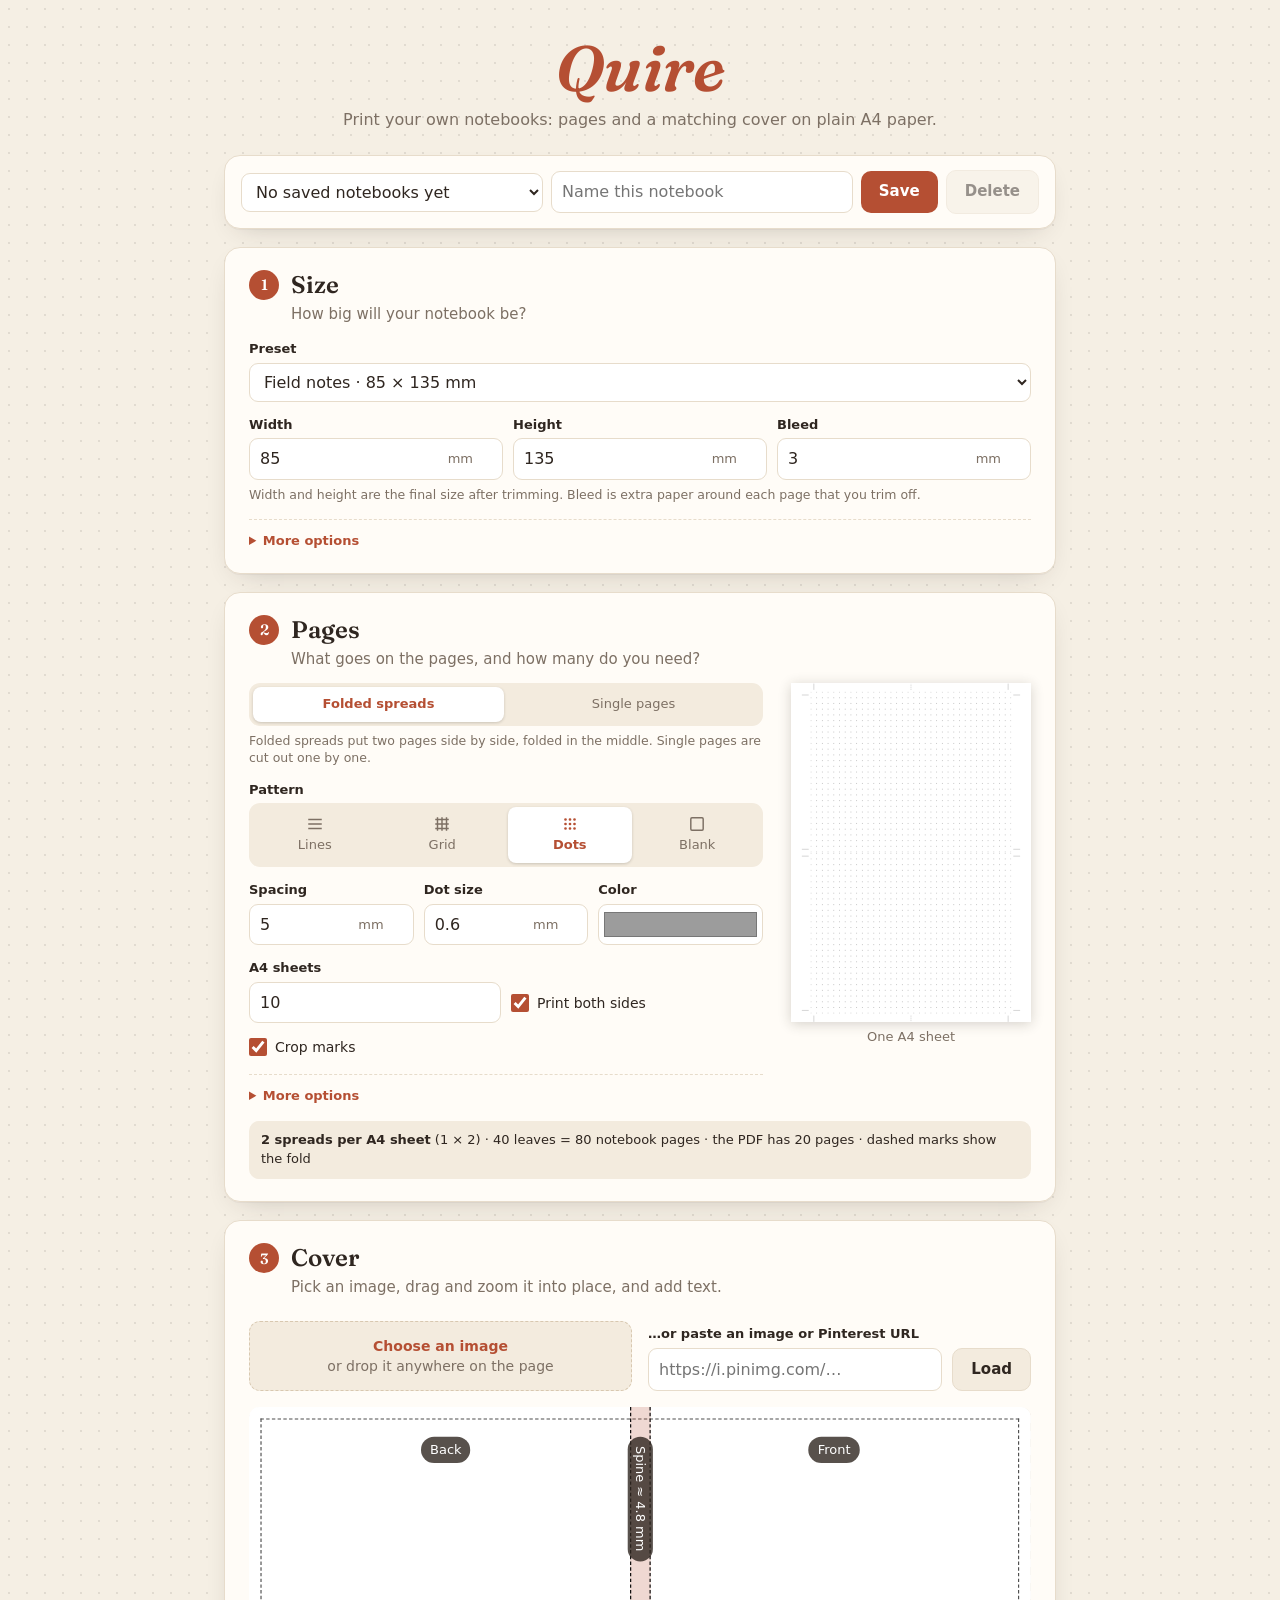
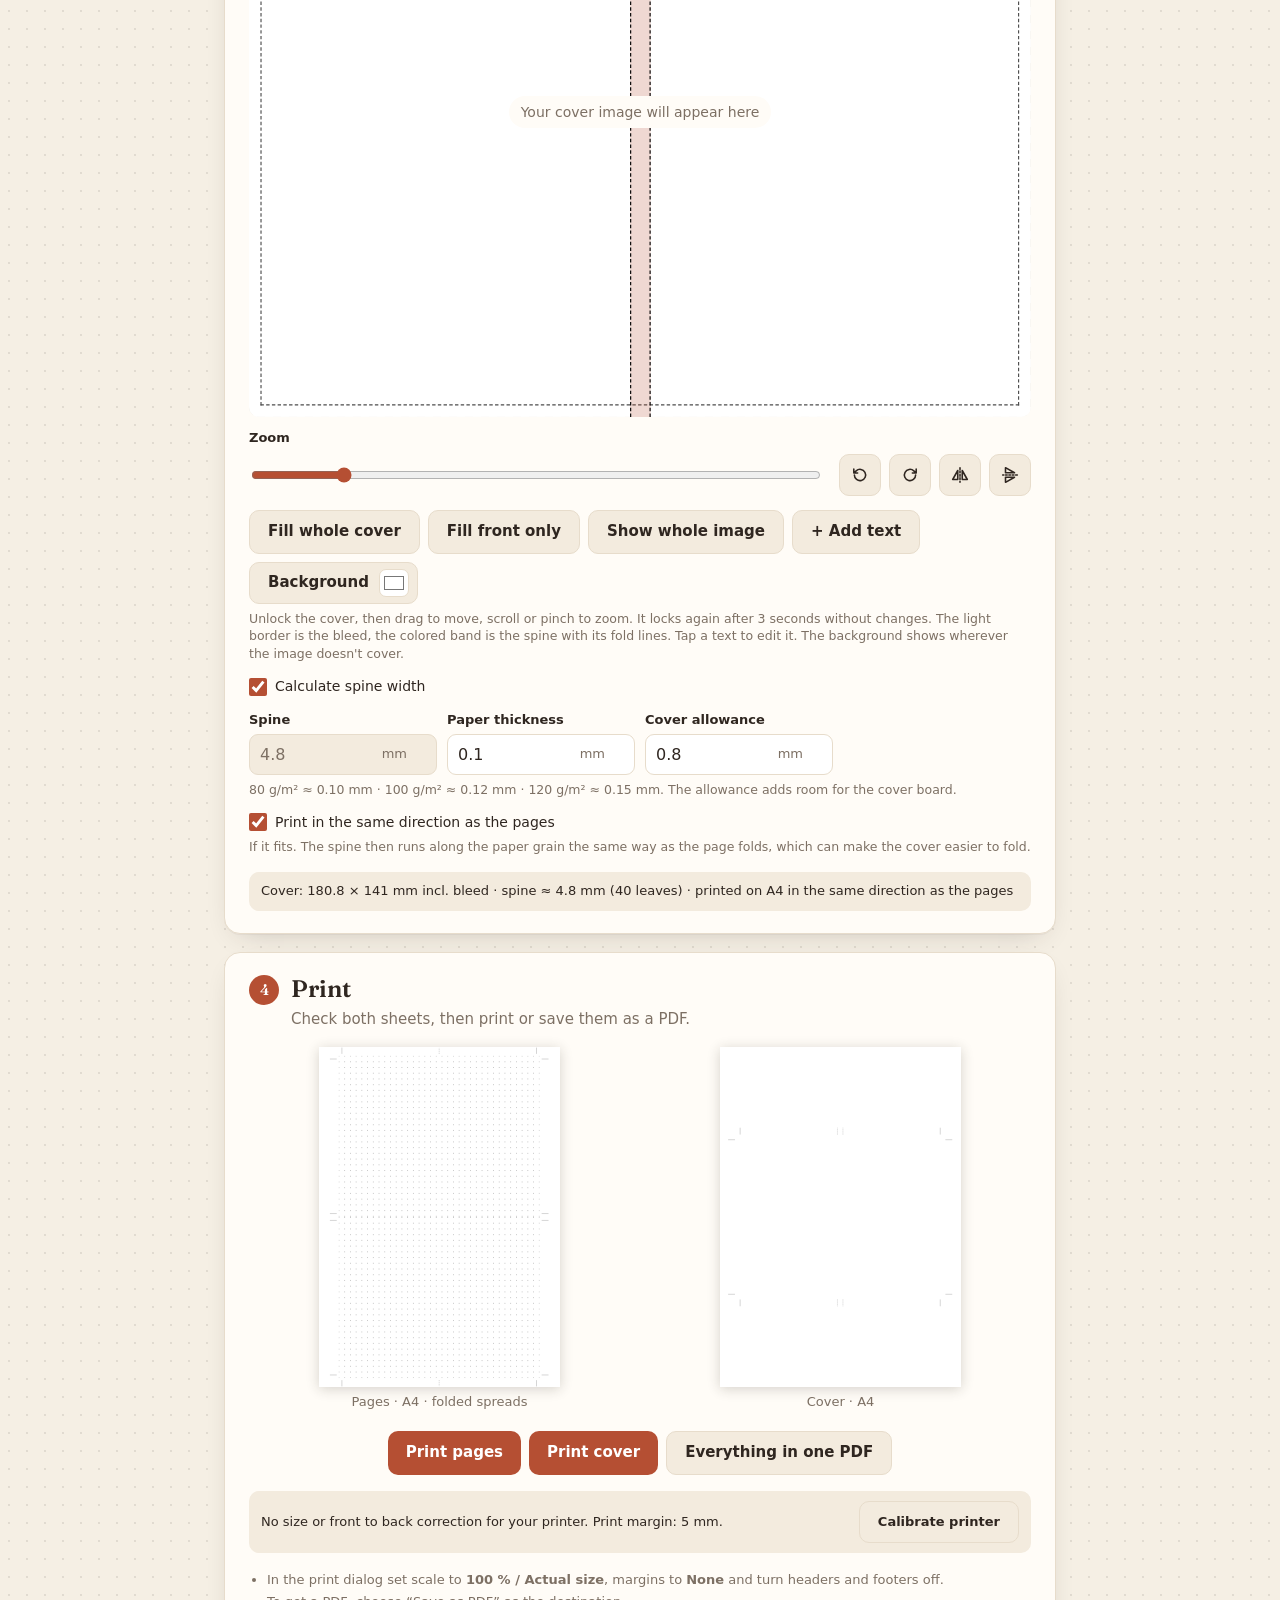
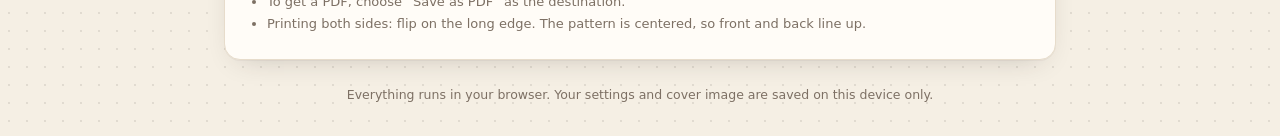
==== commit fda777ea: "Added cover rotation checkbox" ====
--- a/index.html
+++ b/index.html
@@ -157,6 +157,8 @@
       <div class="field" id="f-coverTh"><label for="coverTh">Cover allowance</label><div class="inp"><input type="number" id="coverTh" step="0.1" min="0"><span>mm</span></div></div>
     </div>
     <p class="hint" id="spineHint">80 g/m² ≈ 0.10 mm · 100 g/m² ≈ 0.12 mm · 120 g/m² ≈ 0.15 mm. The allowance adds room for the cover board.</p>
+    <label class="chk"><input type="checkbox" id="coverDir"> Print in the same direction as the pages</label>
+    <p class="hint">If it fits. The spine then runs along the paper grain the same way as the page folds, which can make the cover easier to fold.</p>
     <div class="summary" id="coverInfo"></div>
   </section>
 
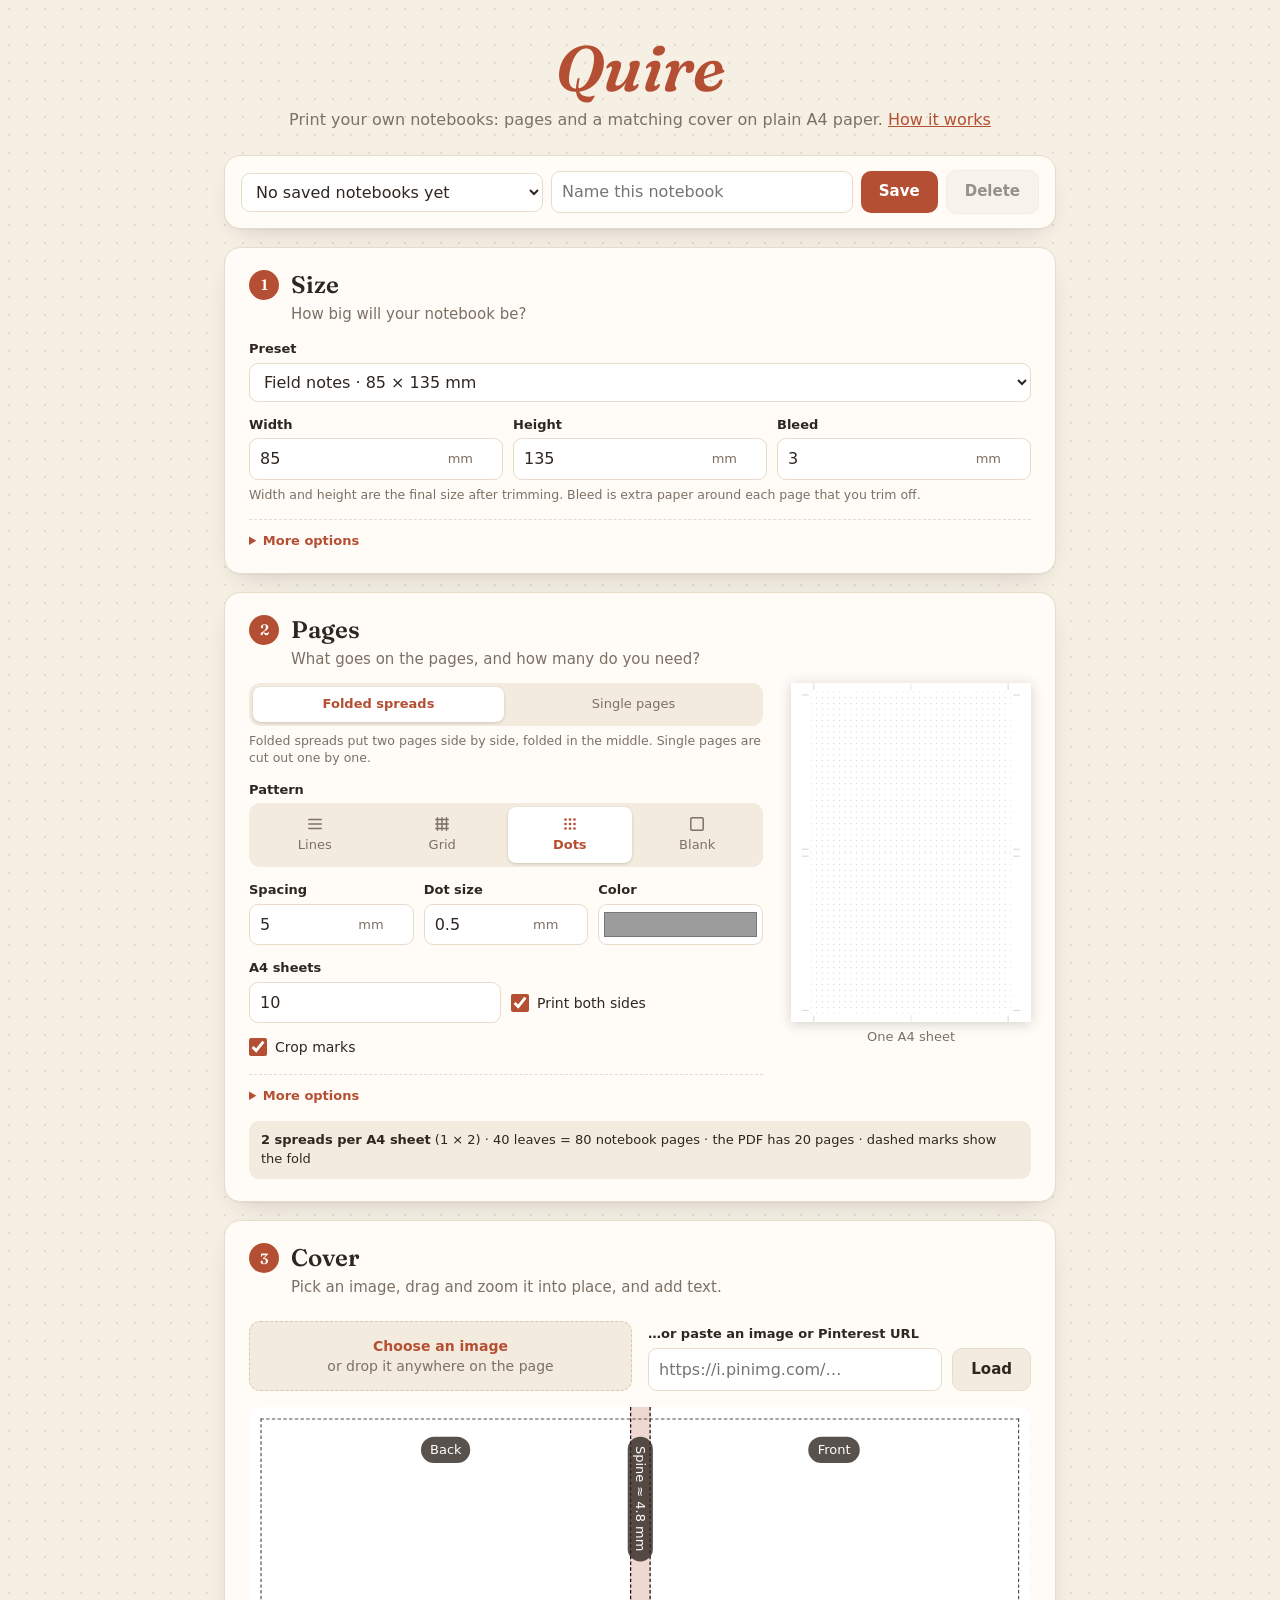
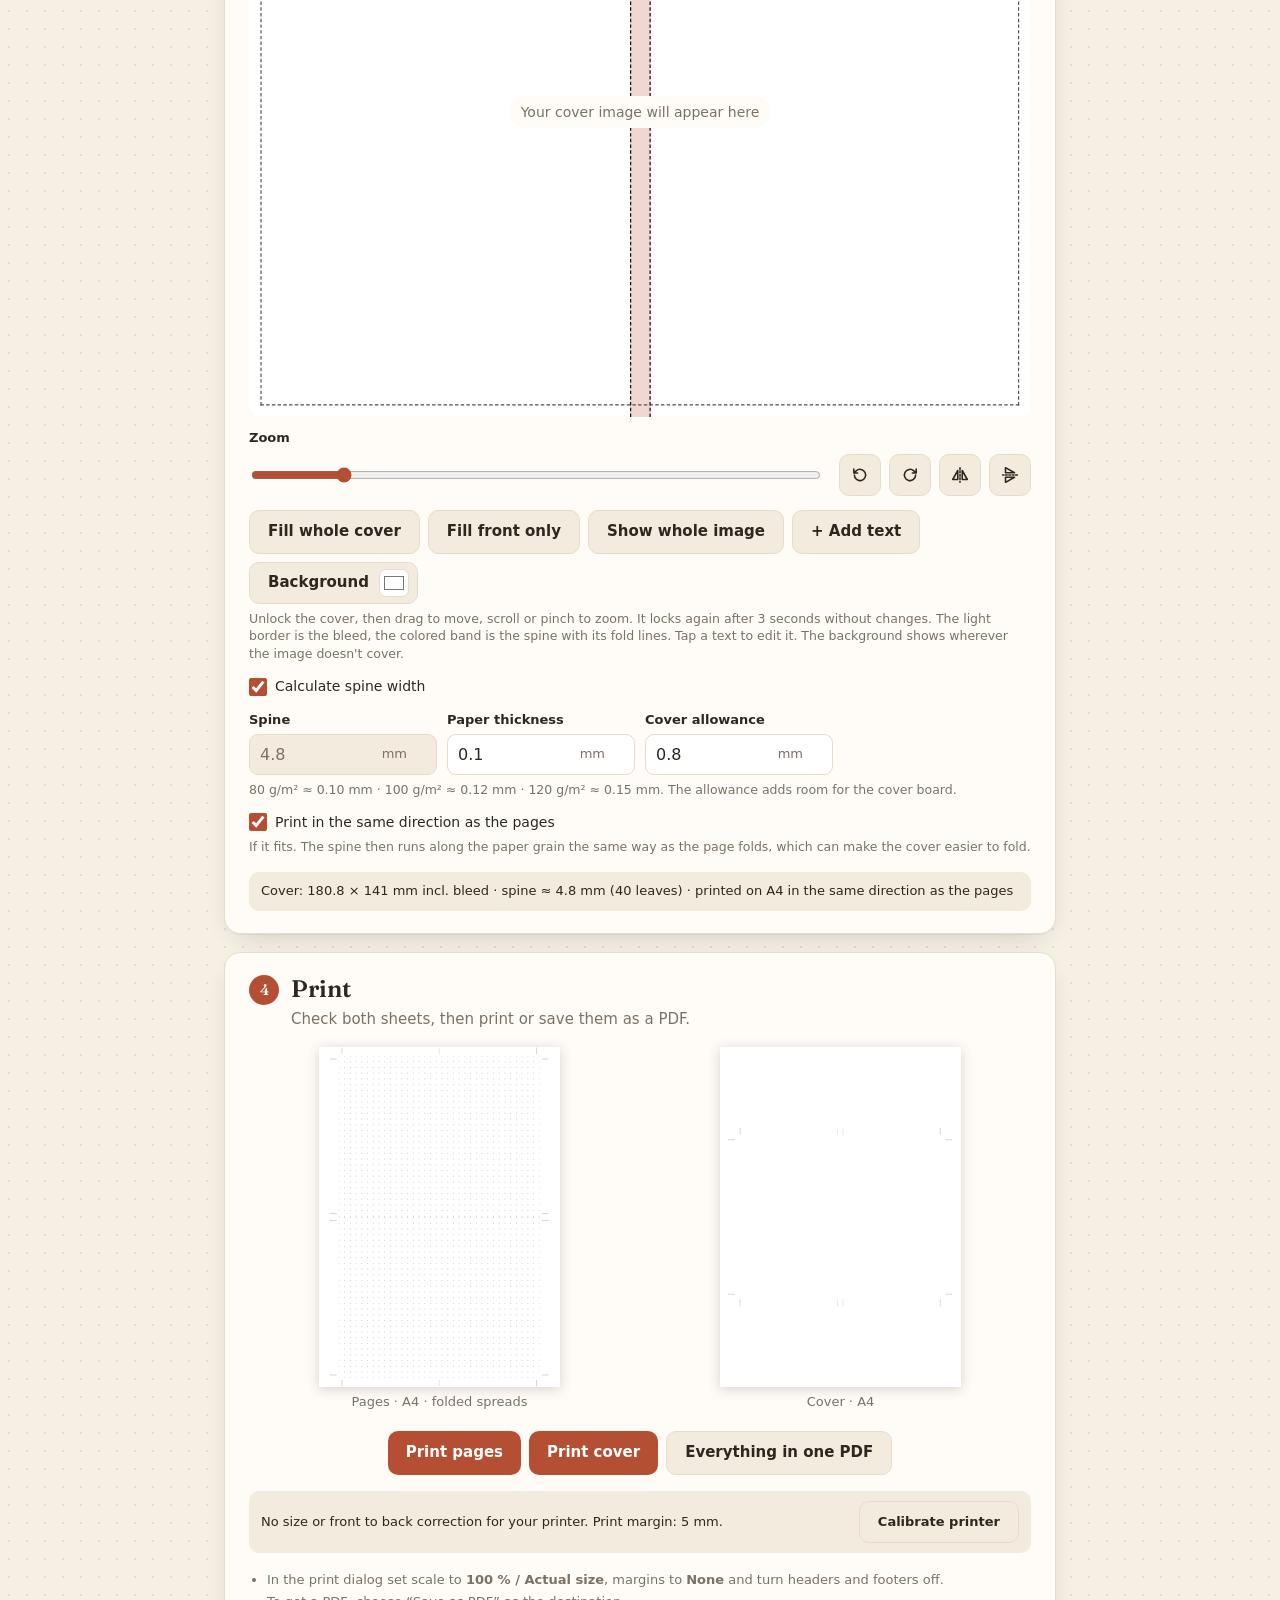
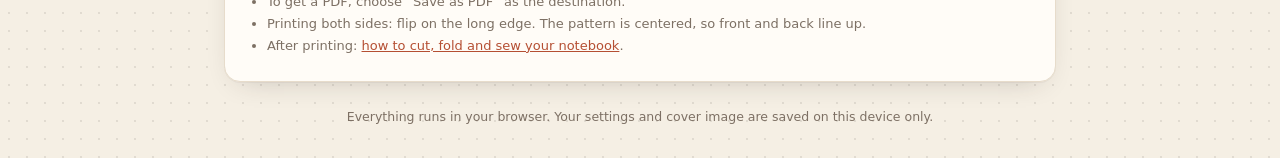
==== commit bc5309c1: "Added how it works and new domain" ====
--- a/index.html
+++ b/index.html
@@ -3,15 +3,33 @@
 <head>
 <meta charset="utf-8">
 <meta name="viewport" content="width=device-width,initial-scale=1">
-<title>Quire – print your own notebooks</title>
-<meta name="description" content="Print notebook pages and a matching cover on plain A4 paper.">
+<title>Quire – Print your own notebooks on A4 paper</title>
+<meta name="description" content="Free notebook maker in your browser: print dot grid, lined or grid pages and a matching cover with spine on plain A4 paper. No login, nothing to install.">
+<link rel="canonical" href="https://quirelet.de/">
+<meta property="og:type" content="website">
+<meta property="og:site_name" content="Quire">
+<meta property="og:title" content="Quire – Print your own notebooks on A4 paper">
+<meta property="og:description" content="Free notebook maker in your browser: print dot grid, lined or grid pages and a matching cover with spine on plain A4 paper. No login, nothing to install.">
+<meta property="og:url" content="https://quirelet.de/">
+<meta property="og:image" content="https://quirelet.de/og.png">
+<meta property="og:image:width" content="1200">
+<meta property="og:image:height" content="630">
+<meta property="og:image:alt" content="Quire: print your own notebooks">
+<meta name="twitter:card" content="summary_large_image">
+<script type="application/ld+json">
+{"@context": "https://schema.org", "@graph": [
+  {"@type": "WebSite", "name": "Quire", "alternateName": ["Quirelet", "quirelet.de"], "url": "https://quirelet.de/"},
+  {"@type": "WebApplication", "name": "Quire", "url": "https://quirelet.de/", "description": "Free notebook maker in your browser: print dot grid, lined or grid pages and a matching cover with spine on plain A4 paper. No login, nothing to install.", "image": "https://quirelet.de/og.png",
+    "applicationCategory": "DesignApplication", "operatingSystem": "Any", "isAccessibleForFree": true, "offers": {"@type": "Offer", "price": "0", "priceCurrency": "EUR"}}
+]}
+</script>
 <link rel="icon" href="logo.svg" type="image/svg+xml">
 <link rel="stylesheet" href="style.css">
 </head>
-<body>
+<body class="app">
 <header class="top">
   <h1>Quire</h1>
-  <p>Print your own notebooks: pages and a matching cover on plain A4 paper.</p>
+  <p>Print your own notebooks: pages and a matching cover on plain A4 paper. <a href="how-it-works.html">How it works</a></p>
 </header>
 
 <main class="steps">
@@ -179,6 +197,7 @@
       <li>In the print dialog set scale to <b>100 % / Actual size</b>, margins to <b>None</b> and turn headers and footers off.</li>
       <li>To get a PDF, choose “Save as PDF” as the destination.</li>
       <li>Printing both sides: flip on the long edge. The pattern is centered, so front and back line up.</li>
+      <li>After printing: <a href="how-it-works.html">how to cut, fold and sew your notebook</a>.</li>
     </ul>
   </section>
 </main>
--- a/style.css
+++ b/style.css
@@ -13,6 +13,7 @@
   --serif: Fraunces, Georgia, serif;
 }
 * { box-sizing: border-box; min-width: 0 }
+a { color: var(--acc) }
 [hidden] { display: none !important }
 body {
   margin: 0; color: var(--ink);
@@ -94,6 +95,7 @@
 .msg:empty { display: none }
 
 .btn { border: 0; background: var(--acc); color: #fff; font: inherit; font-weight: 600; padding: 10px 18px; border-radius: 10px; cursor: pointer; min-height: 42px }
+a.btn { display: inline-block; text-decoration: none }
 .btn:hover { filter: brightness(1.1) }
 .btn.sec { background: var(--soft); color: var(--ink); border: 1px solid var(--line) }
 .btn.sec:hover { filter: none; border-color: #d3c3aa }
@@ -192,6 +194,25 @@
 .cal .art.wide { width: 100% }
 .cal .art svg { display: block; height: auto }
 
+/* tutorial */
+.how p:not(.hint), .how li { margin: 10px 0 }
+.how ul, .how ol { margin: 12px 0 0; padding-left: 20px }
+.how .split svg { width: 100%; background: var(--soft); border-radius: 10px; fill: none; stroke: var(--ink); stroke-width: 1.2; stroke-linejoin: round; stroke-linecap: round }
+.how .p, .how .w { fill: #fff }
+.how .w { stroke-width: 2.4; fill: none }
+.how .s { stroke: var(--mute); stroke-width: .6; stroke-dasharray: 1 2 }
+.how .r, .how .cut, .how .t, .how .cover { stroke: var(--acc) }
+.how .cut, .how .t { stroke-width: 2 }
+.how .cover { stroke-width: 4 }
+.how .d { stroke-dasharray: 4 3 }
+.how .coverbox { fill: var(--acc-soft); stroke: var(--acc) }
+.how .dot circle { fill: var(--ink); stroke: none }
+.how text { fill: var(--mute); stroke: none; font-size: 12px; text-anchor: middle }
+.how text.l { text-anchor: start }
+.how text.e { text-anchor: end }
+.how text.r { fill: var(--acc); stroke: none }
+@media print { .how .panel { break-inside: avoid; box-shadow: none } }
+
 /* print sheets */
 .sheet { position: relative; overflow: hidden; background: #fff; -webkit-print-color-adjust: exact; print-color-adjust: exact }
 .sheet .a { position: absolute }
@@ -200,7 +221,7 @@
 @page { size: 210mm 297mm; margin: 0 }
 @media print {
   html, body { background: #fff; margin: 0; padding: 0 }
-  body > *:not(#print) { display: none !important }
+  .app > *:not(#print) { display: none !important }
   #print { display: block }
   .sheet { break-after: page }
   .sheet:last-child { break-after: auto }
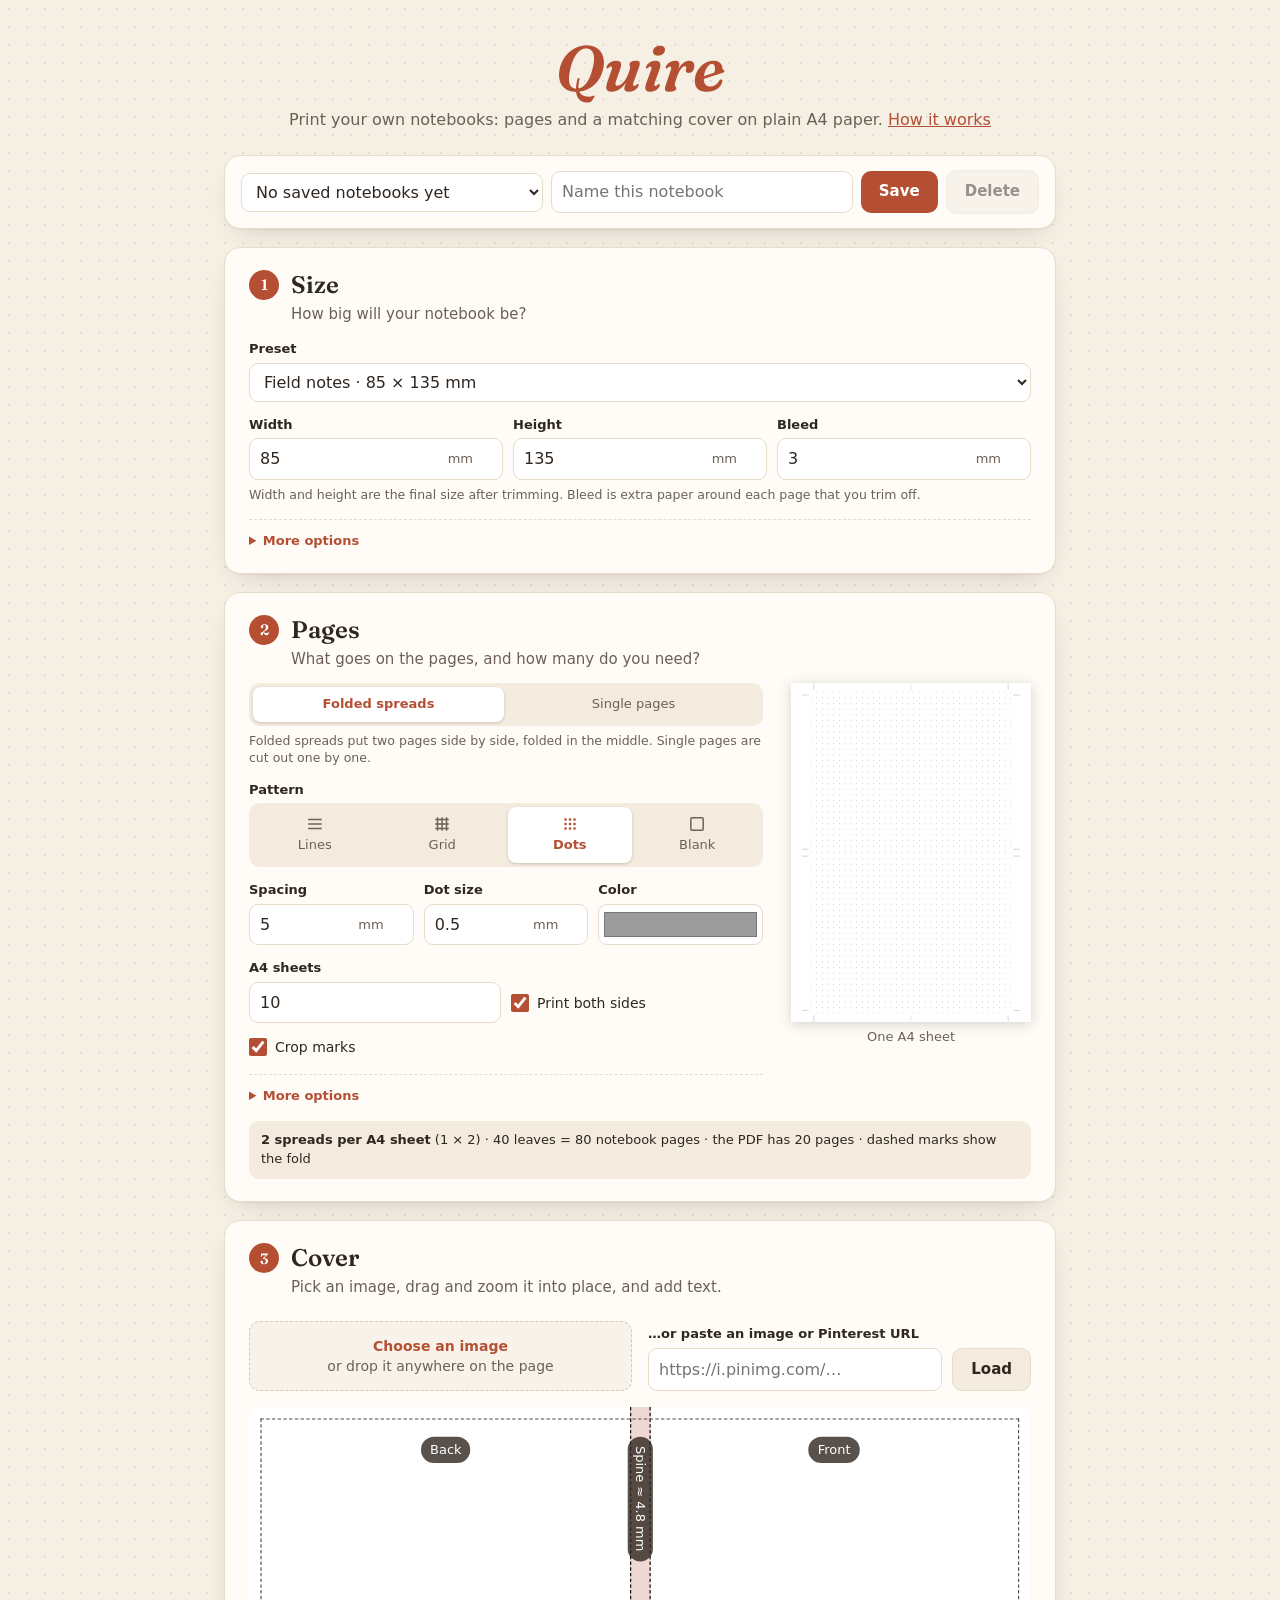
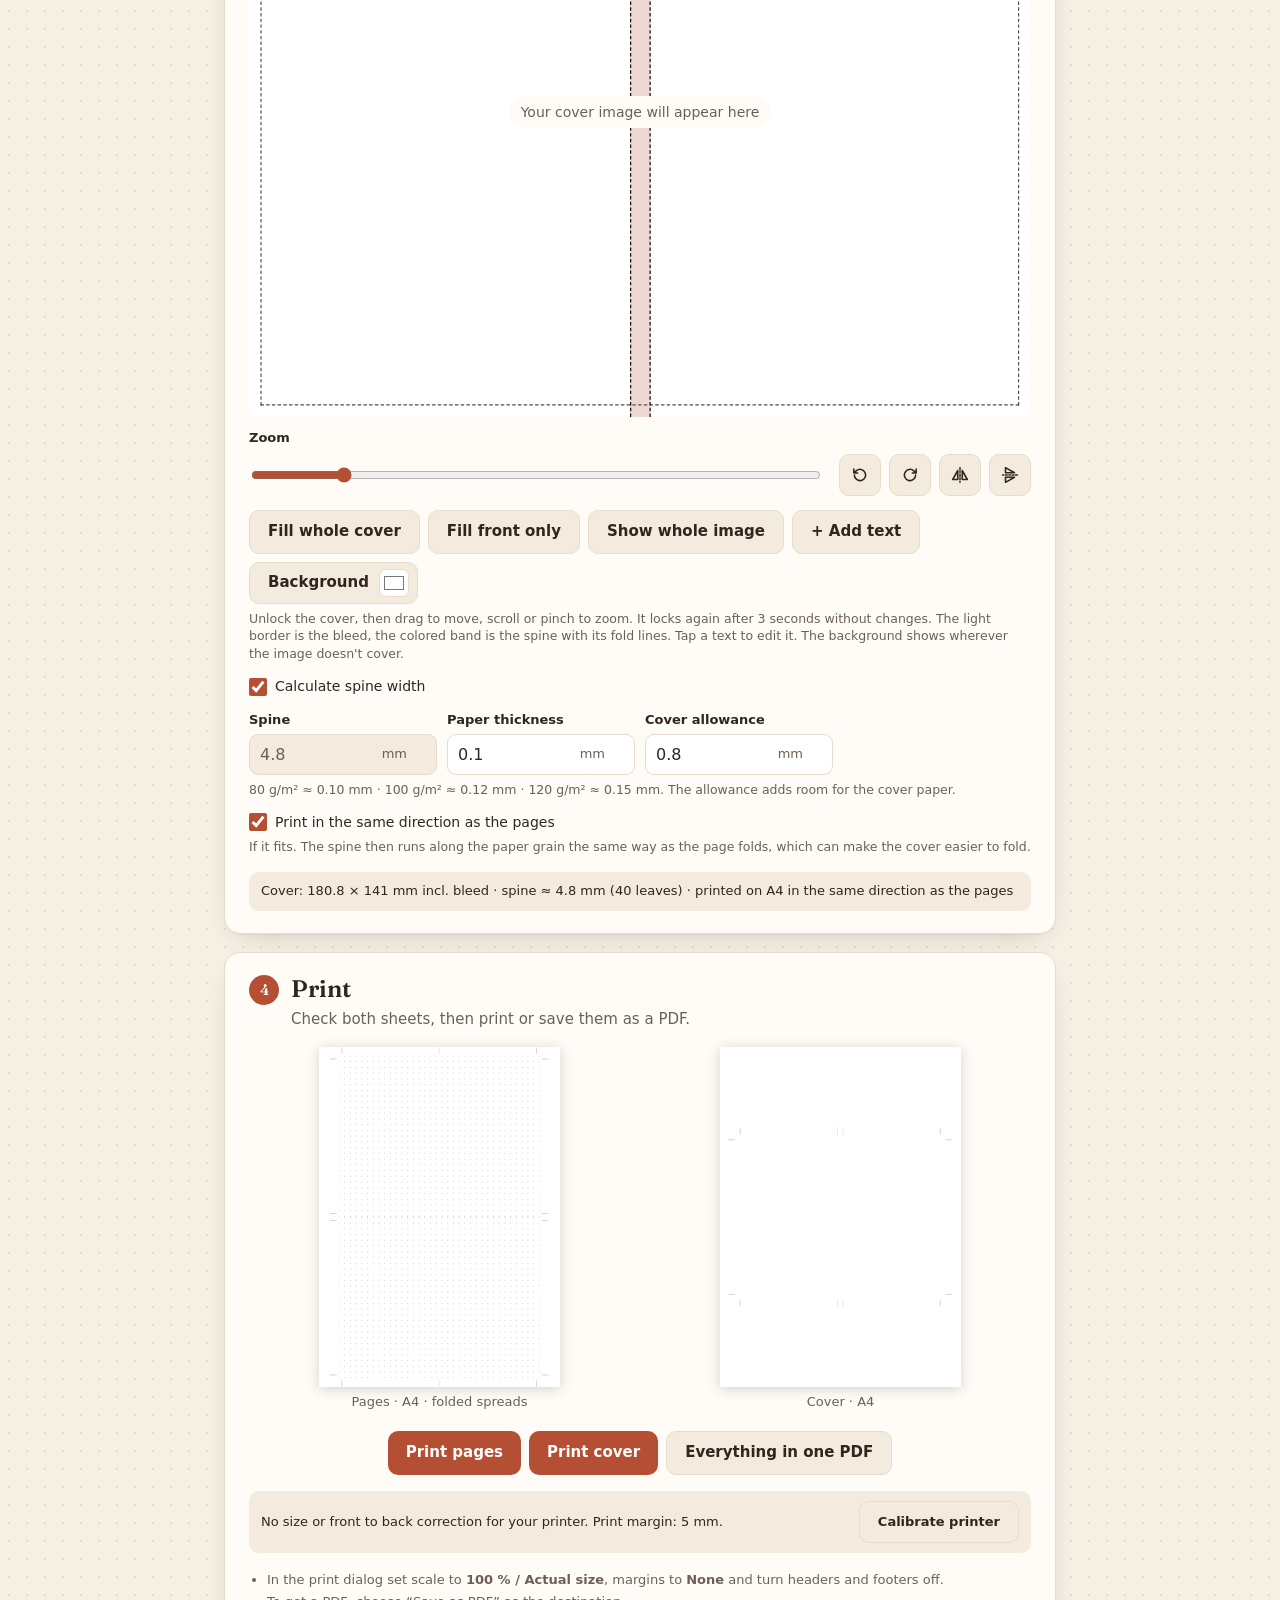
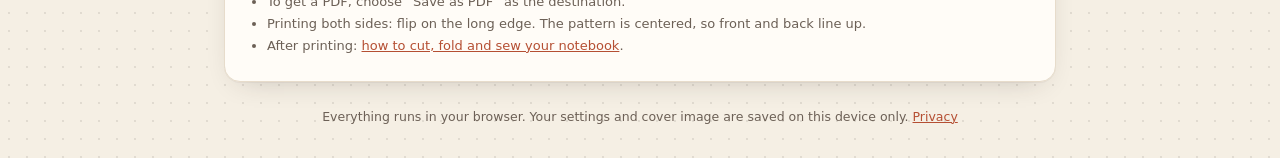
==== commit b3f2e2b3: "added privacy, adjusted how to and readme" ====
--- a/index.html
+++ b/index.html
@@ -174,7 +174,7 @@
       <div class="field" id="f-paperTh"><label for="paperTh">Paper thickness</label><div class="inp"><input type="number" id="paperTh" step="0.01" min="0"><span>mm</span></div></div>
       <div class="field" id="f-coverTh"><label for="coverTh">Cover allowance</label><div class="inp"><input type="number" id="coverTh" step="0.1" min="0"><span>mm</span></div></div>
     </div>
-    <p class="hint" id="spineHint">80 g/m² ≈ 0.10 mm · 100 g/m² ≈ 0.12 mm · 120 g/m² ≈ 0.15 mm. The allowance adds room for the cover board.</p>
+    <p class="hint" id="spineHint">80 g/m² ≈ 0.10 mm · 100 g/m² ≈ 0.12 mm · 120 g/m² ≈ 0.15 mm. The allowance adds room for the cover paper.</p>
     <label class="chk"><input type="checkbox" id="coverDir"> Print in the same direction as the pages</label>
     <p class="hint">If it fits. The spine then runs along the paper grain the same way as the page folds, which can make the cover easier to fold.</p>
     <div class="summary" id="coverInfo"></div>
@@ -202,7 +202,7 @@
   </section>
 </main>
 
-<footer class="foot">Everything runs in your browser. Your settings and cover image are saved on this device only.</footer>
+<footer class="foot">Everything runs in your browser. Your settings and cover image are saved on this device only. <a href="privacy.html">Privacy</a></footer>
 
 <dialog class="panel cal" id="cal" closedby="any" aria-labelledby="calTitle">
   <form class="top-x" method="dialog"><button class="x" aria-label="Close">×</button></form>
--- a/style.css
+++ b/style.css
@@ -4,7 +4,7 @@
   --bg: #f5efe4;
   --panel: #fffcf7;
   --ink: #2f2620;
-  --mute: #7d7064;
+  --mute: #6c6056;
   --line: #e7dccb;
   --soft: #f3ebde;
   --acc: #b54f33;
@@ -83,7 +83,7 @@
 details.more { margin-top: 16px; border-top: 1px dashed var(--line); padding-top: 12px }
 details.more summary { cursor: pointer; font-size: 13px; font-weight: 600; color: var(--acc) }
 
-.drop { display: block; border: 1.5px dashed #d8c8b0; border-radius: 11px; padding: 14px; text-align: center; color: var(--mute); background: var(--soft); cursor: pointer; font-size: 14px }
+.drop { display: block; border: 1.5px dashed #d8c8b0; border-radius: 11px; padding: 14px; text-align: center; color: var(--mute); background: #f8f3ea; cursor: pointer; font-size: 14px }
 .drop b { color: var(--acc) }
 .drop:hover { border-color: var(--acc) }
 .drop input { display: none }
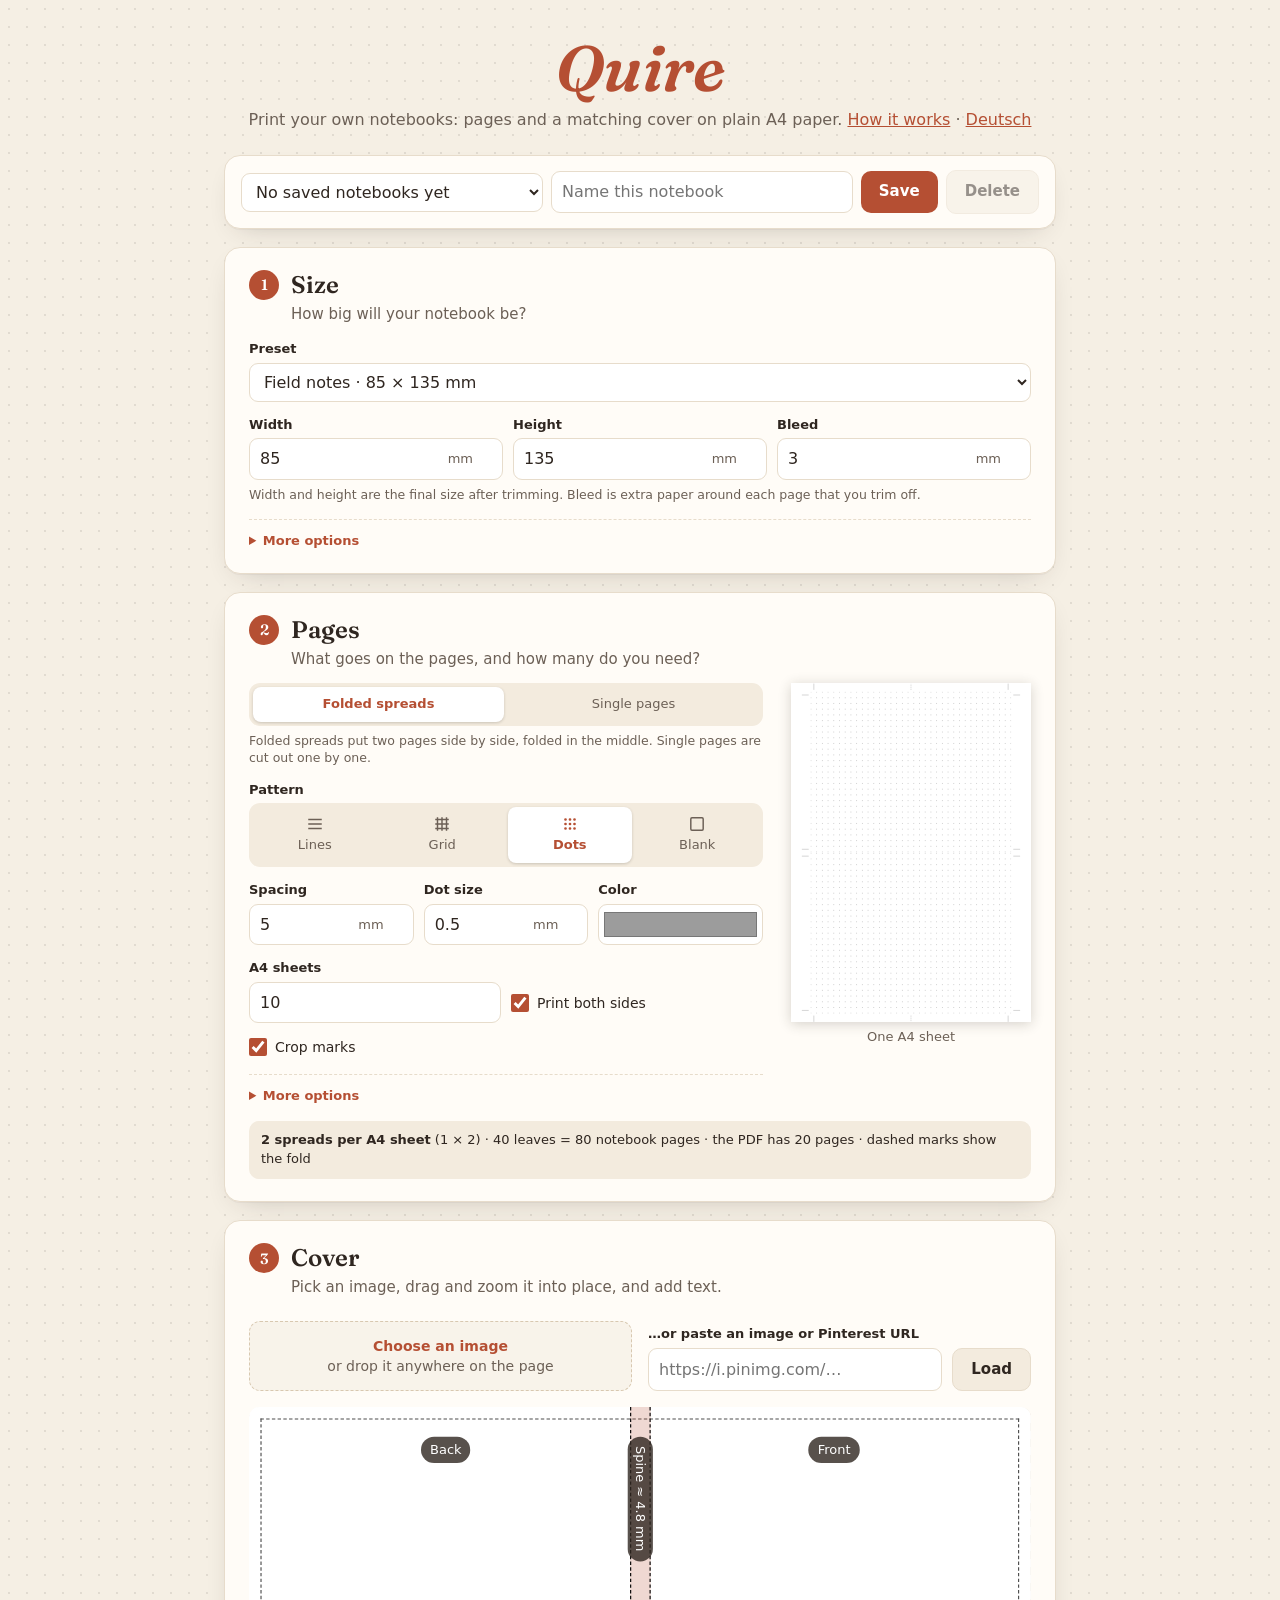
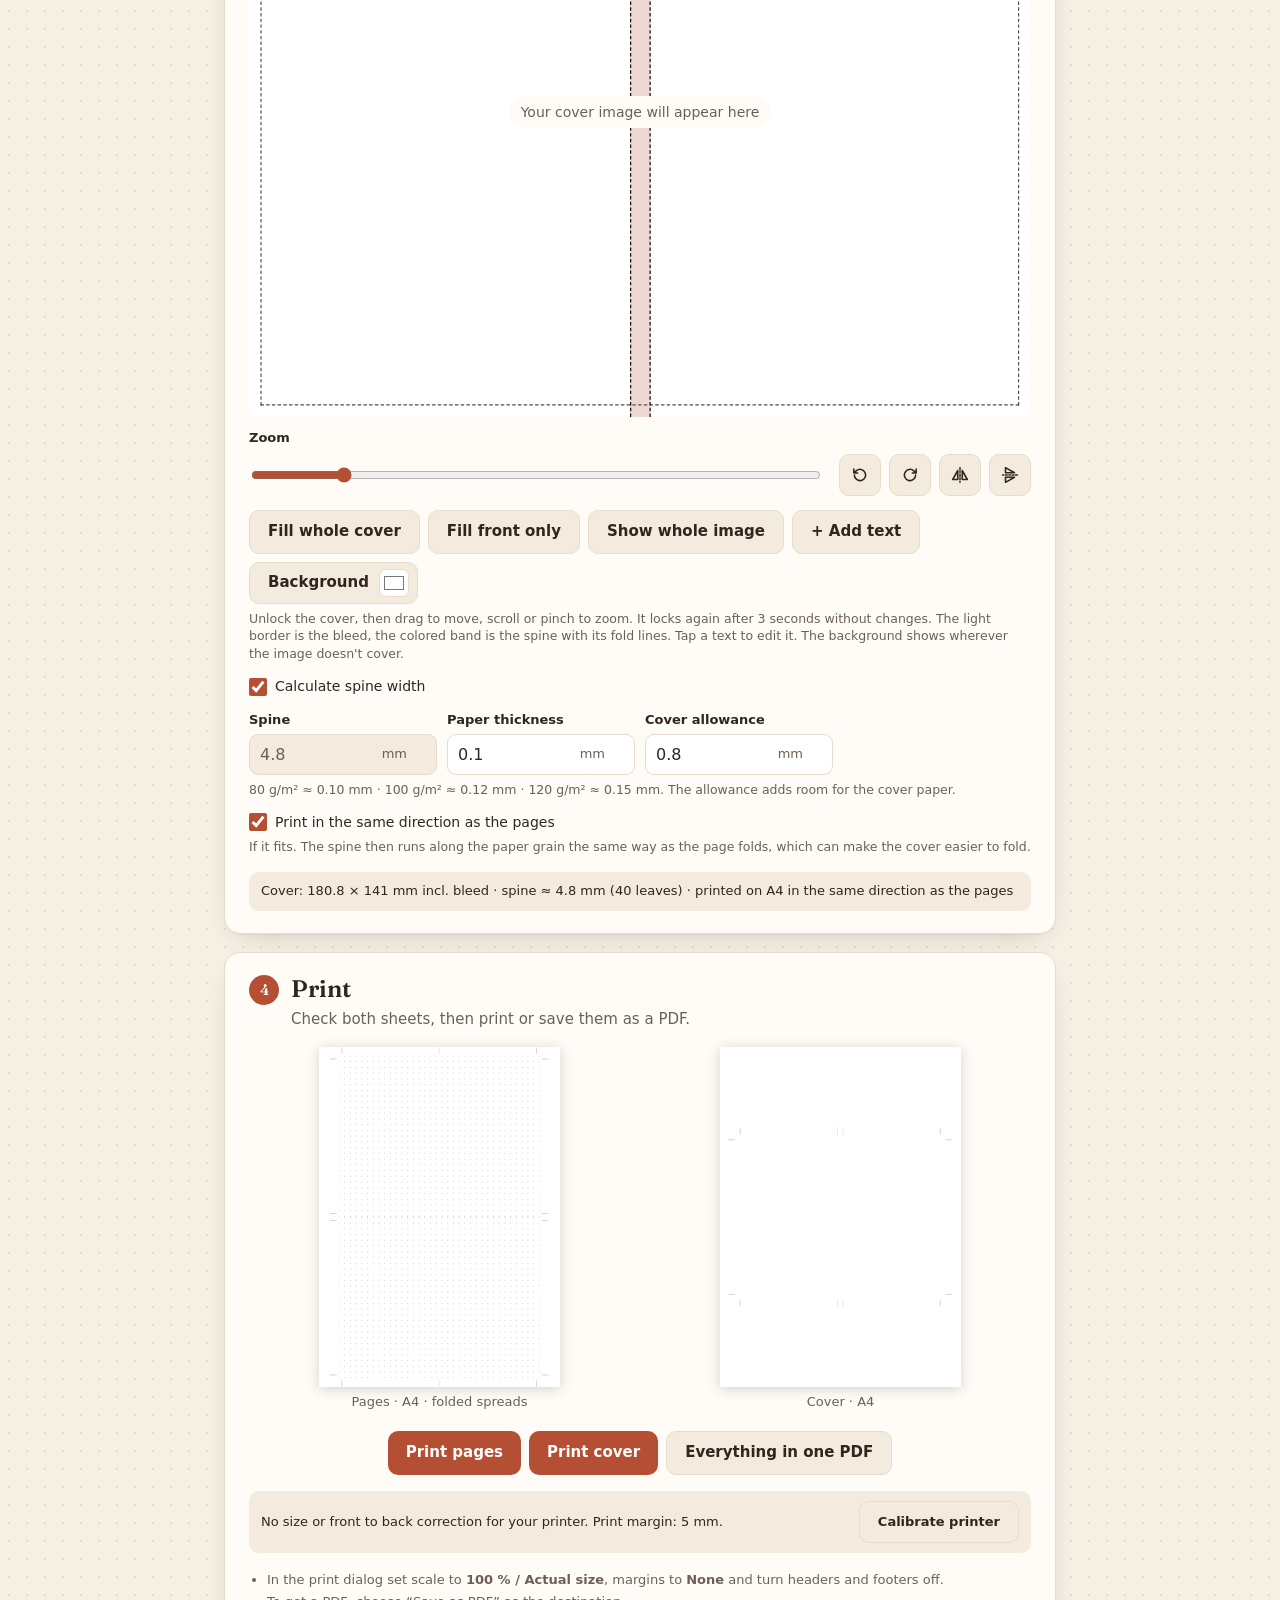
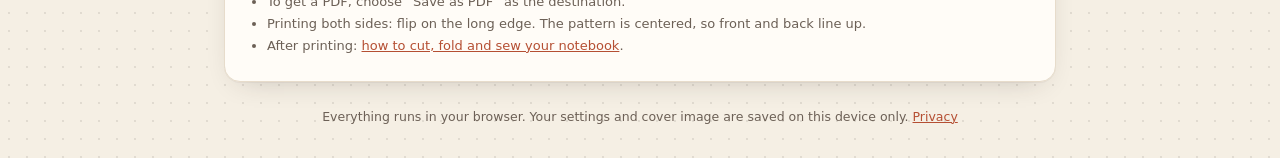
==== commit abb7e3ce: "Added german version" ====
--- a/index.html
+++ b/index.html
@@ -6,6 +6,9 @@
 <title>Quire – Print your own notebooks on A4 paper</title>
 <meta name="description" content="Free notebook maker in your browser: print dot grid, lined or grid pages and a matching cover with spine on plain A4 paper. No login, nothing to install.">
 <link rel="canonical" href="https://quirelet.de/">
+<link rel="alternate" hreflang="en" href="https://quirelet.de/">
+<link rel="alternate" hreflang="de" href="https://quirelet.de/de/">
+<link rel="alternate" hreflang="x-default" href="https://quirelet.de/">
 <meta property="og:type" content="website">
 <meta property="og:site_name" content="Quire">
 <meta property="og:title" content="Quire – Print your own notebooks on A4 paper">
@@ -29,7 +32,7 @@
 <body class="app">
 <header class="top">
   <h1>Quire</h1>
-  <p>Print your own notebooks: pages and a matching cover on plain A4 paper. <a href="how-it-works.html">How it works</a></p>
+  <p>Print your own notebooks: pages and a matching cover on plain A4 paper. <a href="how-it-works.html">How it works</a> · <a href="de/index.html" lang="de" hreflang="de">Deutsch</a></p>
 </header>
 
 <main class="steps">
